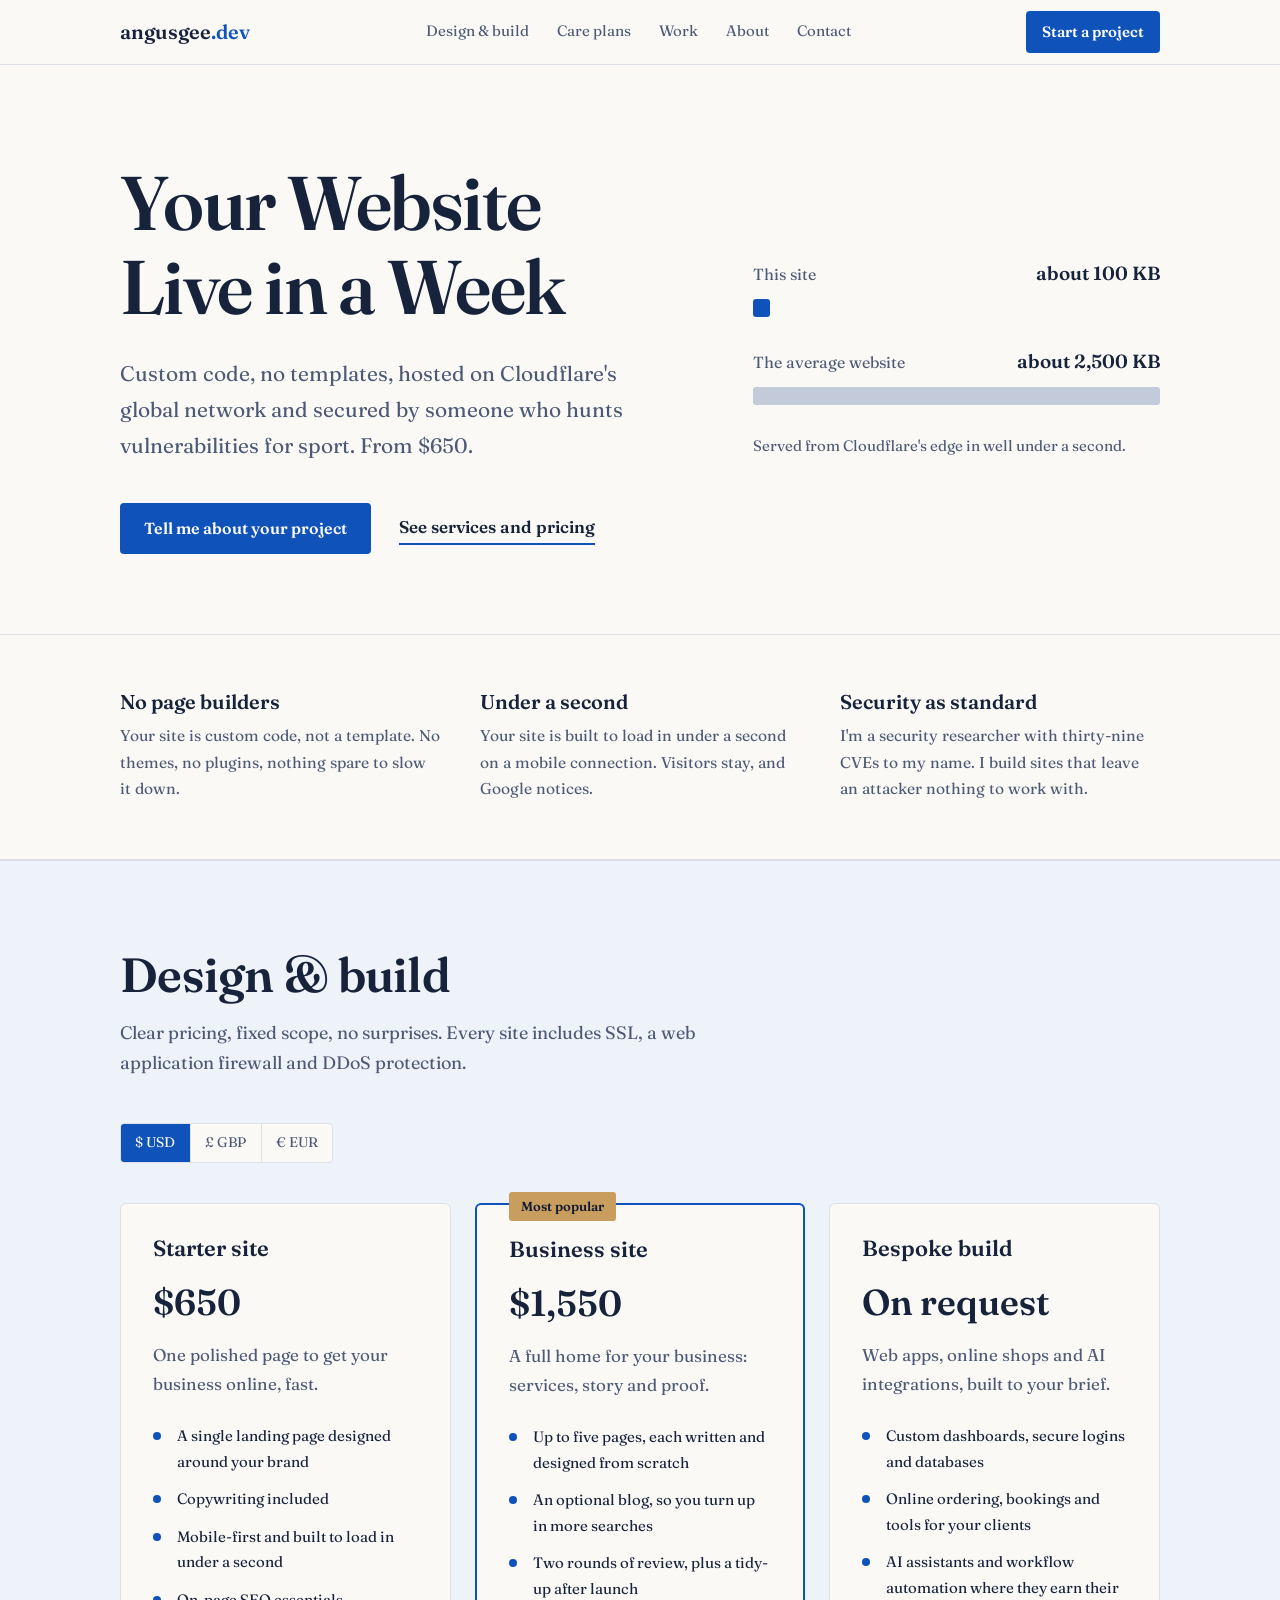
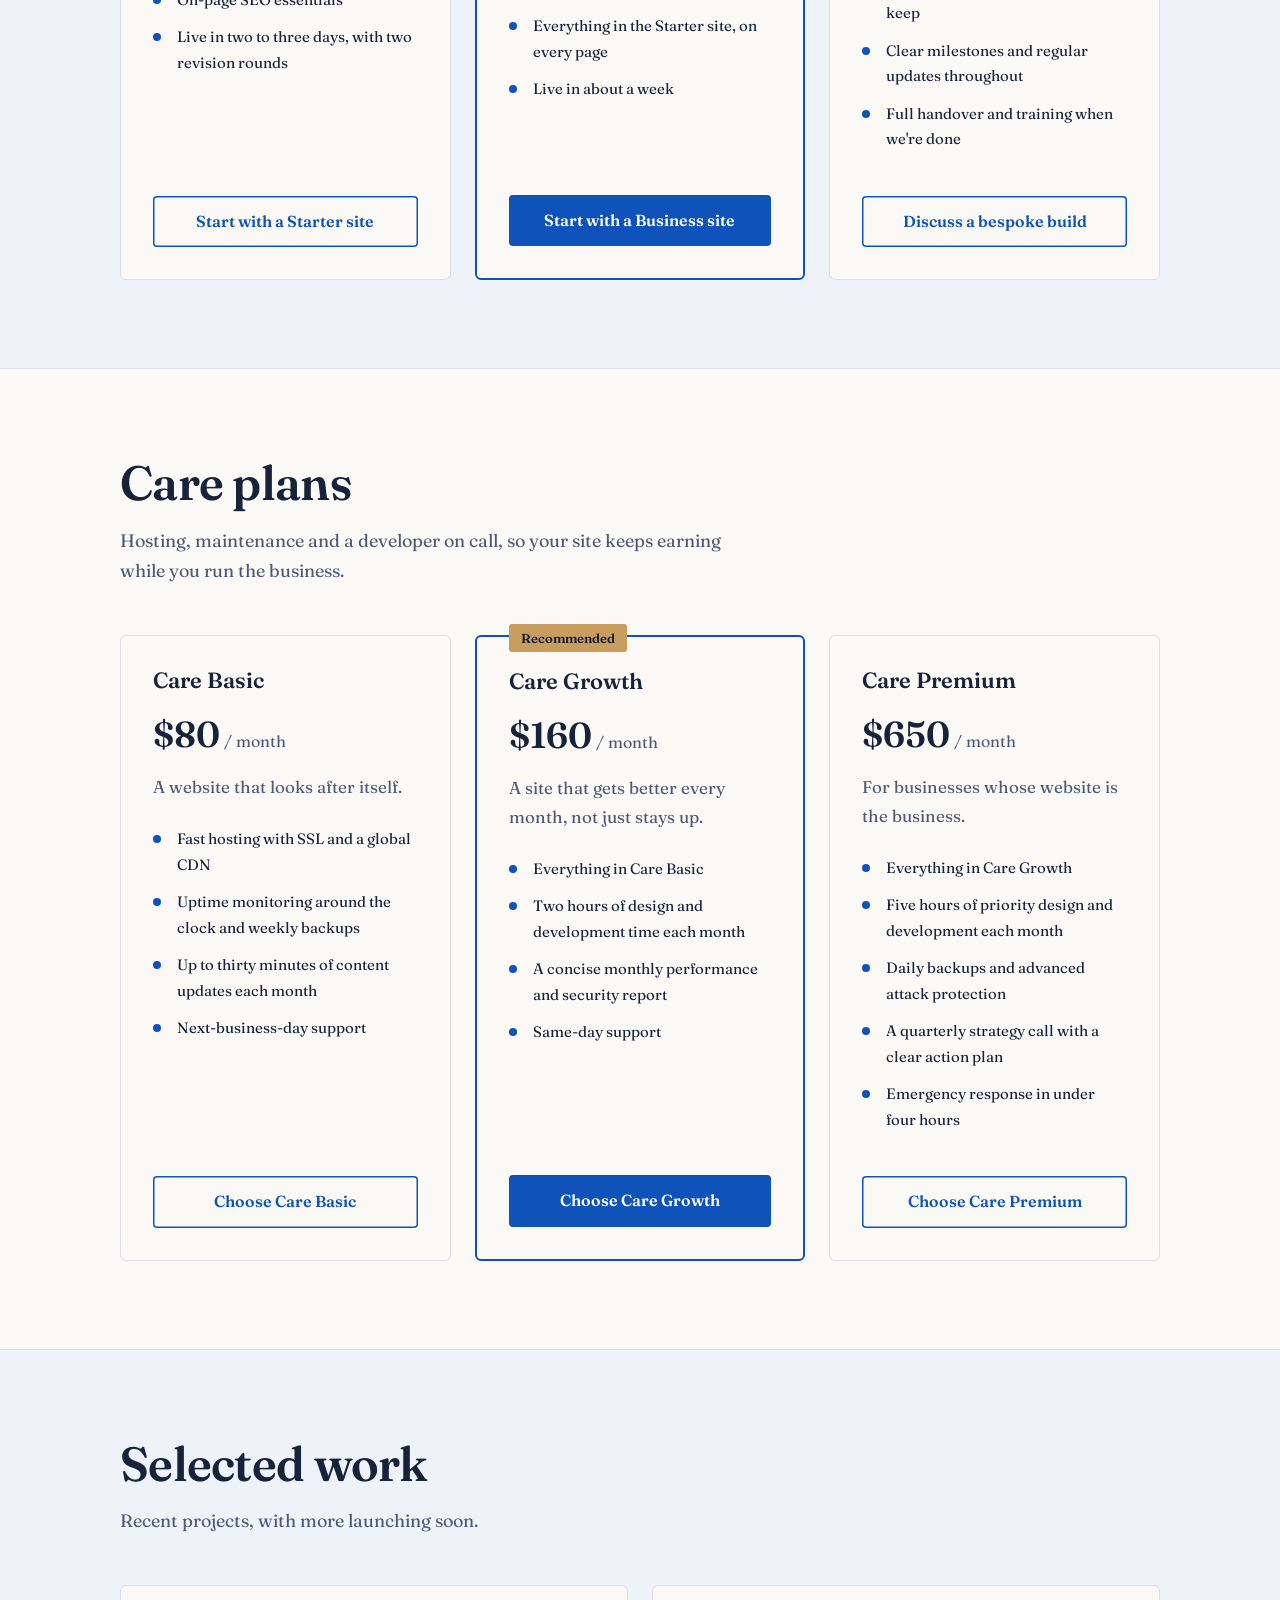
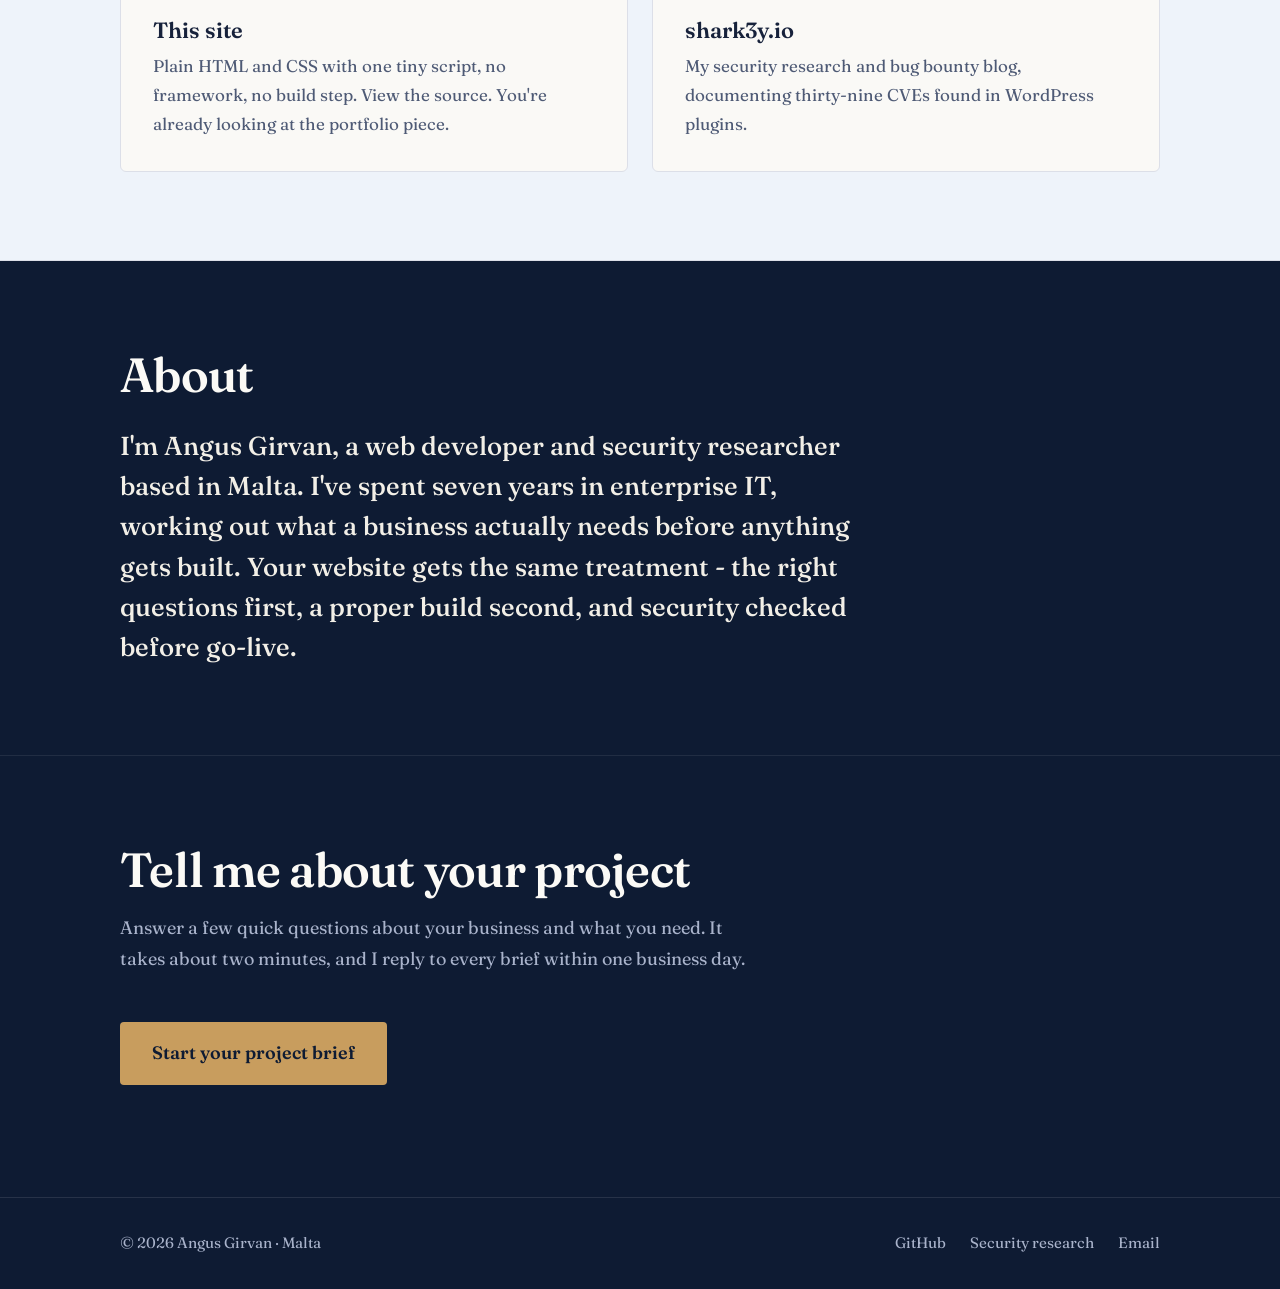
==== public/index.html @ 70bbecb9 "feat(contact): intake questionnaire page and worker API - Four-step branching brief form at /contact" ====
<!doctype html>
<html lang="en-GB">
<head>
  <meta charset="utf-8">
  <meta name="viewport" content="width=device-width, initial-scale=1">
  <title>angusgee.dev · Fast, secure websites for small businesses</title>
  <meta name="description" content="Custom-coded websites for small businesses, hosted on Cloudflare's global network and built by a security researcher. From $650, live within a week. Based in Malta, working worldwide.">
  <link rel="canonical" href="https://angusgee.dev/">
  <meta property="og:title" content="angusgee.dev · Fast, secure websites for small businesses">
  <meta property="og:description" content="Custom-coded websites, hosted on Cloudflare's global network and built by a security researcher. From $650, live within a week.">
  <meta property="og:url" content="https://angusgee.dev/">
  <meta property="og:type" content="website">
  <link rel="icon" href="favicon.ico" sizes="48x48">
  <link rel="icon" href="favicon-32x32.png" type="image/png" sizes="32x32">
  <link rel="icon" href="favicon-16x16.png" type="image/png" sizes="16x16">
  <link rel="manifest" href="site.webmanifest">
  <link rel="preconnect" href="https://fonts.googleapis.com">
  <link rel="preconnect" href="https://fonts.gstatic.com" crossorigin>
  <link href="https://fonts.googleapis.com/css2?family=Fraunces:opsz,wght@9..144,400;9..144,500;9..144,600&display=swap" rel="stylesheet">
  <link rel="stylesheet" href="styles.css">
  <script src="script.js" defer></script>
</head>
<body>

  <header class="site-header">
    <div class="container header-inner">
      <a class="wordmark" href="/">angusgee<span>.dev</span></a>
      <nav class="site-nav" aria-label="Main navigation">
        <a href="#services">Design &amp; build</a>
        <a href="#care">Care plans</a>
        <a href="#work">Work</a>
        <a href="#about">About</a>
        <a href="/contact">Contact</a>
      </nav>
      <a class="button button-small" href="/contact">Start a project</a>
    </div>
  </header>

  <main>

    <section class="hero">
      <div class="container hero-grid">
        <div class="hero-copy">
          <h1>Your Website<br>Live in a Week</h1>
          <p class="lede">Custom code, no templates, hosted on Cloudflare's global network and secured by someone who hunts vulnerabilities for sport. From <span data-usd="$650" data-gbp="£480" data-eur="€560">$650</span>.</p>
          <div class="hero-actions">
            <a class="button" href="/contact">Tell me about your project</a>
            <a class="link-arrow" href="#services">See services and pricing</a>
          </div>
        </div>
        <div class="hero-proof" aria-label="Page weight of this site compared with the average website">
          <div class="proof-row">
            <p class="proof-label">This site <span>about 100 KB</span></p>
            <div class="proof-bar proof-bar-this"></div>
          </div>
          <div class="proof-row">
            <p class="proof-label">The average website <span>about 2,500 KB</span></p>
            <div class="proof-bar proof-bar-avg"></div>
          </div>
          <p class="proof-note">Served from Cloudflare's edge in well under a second.</p>
        </div>
      </div>
    </section>

    <section class="props">
      <div class="container props-grid">
        <div class="prop">
          <h3>No page builders</h3>
          <p>Your site is custom code, not a template. No themes, no plugins, nothing spare to slow it down.</p>
        </div>
        <div class="prop">
          <h3>Under a second</h3>
          <p>Your site is built to load in under a second on a mobile connection. Visitors stay, and Google notices.</p>
        </div>
        <div class="prop">
          <h3>Security as standard</h3>
          <p>I'm a security researcher with thirty-nine CVEs to my name. I build sites that leave an attacker nothing to work with.</p>
        </div>
      </div>
    </section>

    <section id="services" class="section section-wash">
      <div class="container">
        <h2>Design &amp; build</h2>
        <p class="section-intro">Clear pricing, fixed scope, no surprises. Every site includes SSL, a web application firewall and DDoS protection.</p>
        <div class="currency-toggle" role="group" aria-label="Currency">
          <button type="button" data-currency="USD" aria-pressed="true">$ USD</button>
          <button type="button" data-currency="GBP" aria-pressed="false">£ GBP</button>
          <button type="button" data-currency="EUR" aria-pressed="false">€ EUR</button>
        </div>

        <div class="tiers">
          <article class="tier">
            <h3>Starter site</h3>
            <p class="price"><span data-usd="$650" data-gbp="£480" data-eur="€560">$650</span></p>
            <p class="tier-desc">One polished page to get your business online, fast.</p>
            <ul>
              <li>A single landing page designed around your brand</li>
              <li>Copywriting included</li>
              <li>Mobile-first and built to load in under a second</li>
              <li>On-page SEO essentials</li>
              <li>Live in two to three days, with two revision rounds</li>
            </ul>
            <a class="button button-outline" href="/contact?plan=starter">Start with a Starter site</a>
          </article>

          <article class="tier tier-featured">
            <p class="tier-tag">Most popular</p>
            <h3>Business site</h3>
            <p class="price"><span data-usd="$1,550" data-gbp="£1,140" data-eur="€1,330">$1,550</span></p>
            <p class="tier-desc">A full home for your business: services, story and proof.</p>
            <ul>
              <li>Up to five pages, each written and designed from scratch</li>
              <li>An optional blog, so you turn up in more searches</li>
              <li>Two rounds of review, plus a tidy-up after launch</li>
              <li>Everything in the Starter site, on every page</li>
              <li>Live in about a week</li>
            </ul>
            <a class="button" href="/contact?plan=business">Start with a Business site</a>
          </article>

          <article class="tier">
            <h3>Bespoke build</h3>
            <p class="price">On request</p>
            <p class="tier-desc">Web apps, online shops and AI integrations, built to your brief.</p>
            <ul>
              <li>Custom dashboards, secure logins and databases</li>
              <li>Online ordering, bookings and tools for your clients</li>
              <li>AI assistants and workflow automation where they earn their keep</li>
              <li>Clear milestones and regular updates throughout</li>
              <li>Full handover and training when we're done</li>
            </ul>
            <a class="button button-outline" href="/contact?plan=bespoke">Discuss a bespoke build</a>
          </article>
        </div>
      </div>
    </section>

    <section id="care" class="section">
      <div class="container">
        <h2>Care plans</h2>
        <p class="section-intro">Hosting, maintenance and a developer on call, so your site keeps earning while you run the business.</p>

        <div class="tiers">
          <article class="tier">
            <h3>Care Basic</h3>
            <p class="price"><span data-usd="$80" data-gbp="£60" data-eur="€70">$80</span><span class="period"> / month</span></p>
            <p class="tier-desc">A website that looks after itself.</p>
            <ul>
              <li>Fast hosting with SSL and a global CDN</li>
              <li>Uptime monitoring around the clock and weekly backups</li>
              <li>Up to thirty minutes of content updates each month</li>
              <li>Next-business-day support</li>
            </ul>
            <a class="button button-outline" href="/contact?plan=care-basic">Choose Care Basic</a>
          </article>

          <article class="tier tier-featured">
            <p class="tier-tag">Recommended</p>
            <h3>Care Growth</h3>
            <p class="price"><span data-usd="$160" data-gbp="£120" data-eur="€140">$160</span><span class="period"> / month</span></p>
            <p class="tier-desc">A site that gets better every month, not just stays up.</p>
            <ul>
              <li>Everything in Care Basic</li>
              <li>Two hours of design and development time each month</li>
              <li>A concise monthly performance and security report</li>
              <li>Same-day support</li>
            </ul>
            <a class="button" href="/contact?plan=care-growth">Choose Care Growth</a>
          </article>

          <article class="tier">
            <h3>Care Premium</h3>
            <p class="price"><span data-usd="$650" data-gbp="£480" data-eur="€560">$650</span><span class="period"> / month</span></p>
            <p class="tier-desc">For businesses whose website is the business.</p>
            <ul>
              <li>Everything in Care Growth</li>
              <li>Five hours of priority design and development each month</li>
              <li>Daily backups and advanced attack protection</li>
              <li>A quarterly strategy call with a clear action plan</li>
              <li>Emergency response in under four hours</li>
            </ul>
            <a class="button button-outline" href="/contact?plan=care-premium">Choose Care Premium</a>
          </article>
        </div>
      </div>
    </section>

    <section id="work" class="section section-wash">
      <div class="container">
        <h2>Selected work</h2>
        <p class="section-intro">Recent projects, with more launching soon.</p>

        <div class="work-grid">
          <article class="work-item">
            <h3><a href="https://github.com/angusgee/angusgee.dev">This site</a></h3>
            <p>Plain HTML and CSS with one tiny script, no framework, no build step. View the source. You're already looking at the portfolio piece.</p>
          </article>
          <article class="work-item">
            <h3><a href="https://shark3y.io">shark3y.io</a></h3>
            <p>My security research and bug bounty blog, documenting thirty-nine CVEs found in WordPress plugins.</p>
          </article>
        </div>
      </div>
    </section>

    <section id="about" class="section section-dark">
      <div class="container about-inner">
        <h2>About</h2>
        <p class="about-text">I'm Angus Girvan, a web developer and security researcher based in Malta. I've spent seven years in enterprise IT, working out what a business actually needs before anything gets built. Your website gets the same treatment - the right questions first, a proper build second, and security checked before go-live.</p>
      </div>
    </section>

    <section id="contact" class="section section-dark contact">
      <div class="container">
        <h2>Tell me about your project</h2>
        <p class="section-intro">Answer a few quick questions about your business and what you need. It takes about two minutes, and I reply to every brief within one business day.</p>
        <a class="button button-large button-gold" href="/contact">Start your project brief</a>
      </div>
    </section>

  </main>

  <footer class="site-footer">
    <div class="container footer-inner">
      <p>© 2026 Angus Girvan · Malta</p>
      <nav aria-label="Footer">
        <a href="https://github.com/angusgee">GitHub</a>
        <a href="https://shark3y.io">Security research</a>
        <a href="mailto:info@angusgee.dev">Email</a>
      </nav>
    </div>
  </footer>

</body>
</html>
---- public/styles.css ----
/* angusgee.dev — editorial; sapphire and limestone; one family, Fraunces */

:root {
  --paper: #faf9f6;
  --wash: #eef3fa;
  --ink: #17223b;
  --ink-soft: #4e5a75;
  --accent: #0f52ba;
  --accent-deep: #0a3d8f;
  --gold: #c89d5e;
  --gold-bright: #d9b06a;
  --navy: #0e1b33;
  --navy-ink: #ece9e0;
  --navy-soft: #a9b3cb;
  --rule: #dcdfe8;
  --serif: "Fraunces", Georgia, "Times New Roman", serif;
}

* { box-sizing: border-box; }

[hidden] { display: none !important; }

html {
  scroll-behavior: smooth;
  scroll-padding-top: 5rem;
}

body {
  margin: 0;
  background: var(--paper);
  color: var(--ink);
  font-family: var(--serif);
  font-size: 1.0625rem;
  font-weight: 400;
  line-height: 1.7;
  -webkit-font-smoothing: antialiased;
}

.container {
  max-width: 68rem;
  margin-inline: auto;
  padding-inline: 1.5rem;
}

h1, h2, h3 {
  font-weight: 600;
  line-height: 1.1;
  margin: 0;
}

p { margin: 0; }

a { color: var(--accent); }

::selection { background: var(--accent); color: #fff; }

:focus-visible {
  outline: 2px solid var(--accent);
  outline-offset: 3px;
  border-radius: 2px;
}

.section-dark :focus-visible,
.site-footer :focus-visible {
  outline-color: var(--gold);
}

/* Header */

.site-header {
  position: sticky;
  top: 0;
  z-index: 10;
  background: color-mix(in srgb, var(--paper) 92%, transparent);
  backdrop-filter: blur(8px);
  border-bottom: 1px solid var(--rule);
}

.header-inner {
  display: flex;
  align-items: center;
  justify-content: space-between;
  gap: 1.5rem;
  height: 4rem;
}

.wordmark {
  font-weight: 600;
  font-size: 1.25rem;
  color: var(--ink);
  text-decoration: none;
}

.wordmark span { color: var(--accent); }

.site-nav {
  display: flex;
  gap: 1.75rem;
}

.site-nav a {
  color: var(--ink-soft);
  text-decoration: none;
  font-size: 0.9375rem;
  padding-bottom: 2px;
  background: linear-gradient(var(--accent), var(--accent)) left bottom / 0% 1.5px no-repeat;
  transition: background-size 0.25s ease, color 0.2s ease;
}

.site-nav a:hover {
  color: var(--ink);
  background-size: 100% 1.5px;
}

/* Buttons */

.button {
  display: inline-block;
  color: #fff;
  text-decoration: none;
  font-weight: 600;
  font-size: 1rem;
  padding: 0.75rem 1.5rem;
  border-radius: 4px;
  background: linear-gradient(110deg, var(--accent-deep) 0%, var(--accent-deep) 50%, var(--accent) 50%);
  background-size: 230% 100%;
  background-position: 100% 0;
  transition: background-position 0.35s ease, transform 0.15s ease;
}

.button:hover { background-position: 0 0; }
.button:active { transform: translateY(1px); }

.button-small {
  padding: 0.5rem 1rem;
  font-size: 0.9375rem;
}

.button-large {
  padding: 1rem 2rem;
  font-size: 1.125rem;
}

.button-outline {
  background: transparent;
  color: var(--accent);
  box-shadow: inset 0 0 0 1.5px var(--accent);
  transition: background-color 0.25s ease, color 0.25s ease, transform 0.15s ease;
}

.button-outline:hover {
  background-color: var(--accent);
  color: #fff;
}

.button-gold {
  color: var(--navy);
  background: linear-gradient(110deg, var(--gold-bright) 0%, var(--gold-bright) 50%, var(--gold) 50%);
  background-size: 230% 100%;
  background-position: 100% 0;
}

.link-arrow {
  color: var(--ink);
  font-weight: 600;
  text-decoration: none;
  padding-bottom: 0.2rem;
  background: linear-gradient(var(--accent), var(--accent)) left bottom / 100% 2px no-repeat;
  transition: color 0.2s ease;
}

.link-arrow:hover { color: var(--accent); }

/* Hero */

.hero {
  padding: 6rem 0 5rem;
  border-bottom: 1px solid var(--rule);
}

.hero-grid {
  display: grid;
  grid-template-columns: 7fr 5fr;
  gap: 4rem;
  align-items: center;
}

.hero h1 {
  font-size: clamp(2.75rem, 6.5vw, 4.75rem);
  letter-spacing: -0.02em;
}

.lede {
  font-size: clamp(1.125rem, 2.5vw, 1.3125rem);
  color: var(--ink-soft);
  max-width: 34rem;
  margin-top: 1.75rem;
}

.hero-actions {
  display: flex;
  flex-wrap: wrap;
  align-items: center;
  gap: 1.75rem;
  margin-top: 2.5rem;
}

/* Hero proof panel */

.proof-row + .proof-row { margin-top: 1.75rem; }

.proof-label {
  display: flex;
  justify-content: space-between;
  align-items: baseline;
  gap: 1rem;
  font-size: 1rem;
  color: var(--ink-soft);
  margin-bottom: 0.6rem;
}

.proof-label span {
  color: var(--ink);
  font-weight: 600;
  font-size: 1.1875rem;
}

.proof-bar {
  height: 1.15rem;
  border-radius: 3px;
}

.proof-bar-this {
  width: 4%;
  min-width: 0.75rem;
  background: var(--accent);
}

.proof-bar-avg {
  width: 100%;
  background: #c3cad9;
}

.proof-note {
  margin-top: 1.75rem;
  font-size: 0.9375rem;
  color: var(--ink-soft);
  max-width: 24rem;
}

/* Load sequence: the page's one unprompted moment */

@keyframes rise {
  from { opacity: 0; transform: translateY(14px); }
  to { opacity: 1; transform: none; }
}

@keyframes grow {
  from { width: 0; min-width: 0; }
}

.hero h1 { animation: rise 0.6s ease-out both; }
.hero .lede { animation: rise 0.6s ease-out 0.12s both; }
.hero .hero-actions { animation: rise 0.6s ease-out 0.24s both; }
.hero-proof { animation: rise 0.6s ease-out 0.36s both; }
.proof-bar-this { animation: grow 0.9s cubic-bezier(0.2, 0.7, 0.3, 1) 0.55s both; }
.proof-bar-avg { animation: grow 0.9s cubic-bezier(0.2, 0.7, 0.3, 1) 0.65s both; }

/* Value props */

.props {
  border-bottom: 1px solid var(--rule);
}

.props-grid {
  display: grid;
  grid-template-columns: repeat(3, 1fr);
  gap: 2.5rem;
  padding-block: 3.5rem;
}

.prop h3 {
  font-size: 1.25rem;
  margin-bottom: 0.625rem;
}

.prop p {
  color: var(--ink-soft);
  font-size: 0.975rem;
}

/* Sections */

.section {
  padding: 5.5rem 0;
}

.section-wash {
  background: var(--wash);
  border-block: 1px solid var(--rule);
}

.section-dark {
  background: var(--navy);
  color: var(--navy-ink);
}

.section-dark + .section-dark {
  border-top: 1px solid rgba(255, 255, 255, 0.08);
}

.section h2 {
  font-size: clamp(2rem, 5vw, 3rem);
  letter-spacing: -0.015em;
}

.section-dark h2 { color: #fbfaf6; }

.section-intro {
  color: var(--ink-soft);
  font-size: 1.125rem;
  max-width: 40rem;
  margin-top: 1rem;
  margin-bottom: 3rem;
}

.section-dark .section-intro { color: var(--navy-soft); }

/* Currency toggle */

.currency-toggle {
  display: inline-flex;
  border: 1px solid var(--rule);
  border-radius: 4px;
  overflow: hidden;
  margin: -1.5rem 0 2.5rem;
  background: var(--paper);
}

.currency-toggle button {
  background: transparent;
  border: 0;
  font: inherit;
  font-size: 0.875rem;
  padding: 0.45rem 0.9rem;
  color: var(--ink-soft);
  cursor: pointer;
  transition: background-color 0.25s ease, color 0.25s ease;
}

.currency-toggle button + button {
  border-left: 1px solid var(--rule);
}

.currency-toggle button[aria-pressed="true"] {
  background-color: var(--accent);
  color: #fff;
}

/* Pricing tiers */

.tiers {
  display: grid;
  grid-template-columns: repeat(3, 1fr);
  gap: 1.5rem;
  align-items: start;
}

.tier {
  background: var(--paper);
  border: 1px solid var(--rule);
  border-radius: 6px;
  padding: 2rem;
  display: flex;
  flex-direction: column;
  height: 100%;
}

.tier-featured {
  border: 2px solid var(--accent);
  position: relative;
}

.tier-tag {
  position: absolute;
  top: -0.8rem;
  left: 2rem;
  background: var(--gold);
  color: var(--navy);
  font-size: 0.8125rem;
  font-weight: 600;
  padding: 0.2rem 0.75rem;
  border-radius: 3px;
}

.tier h3 { font-size: 1.375rem; }

.price {
  font-size: 2.25rem;
  font-weight: 600;
  margin-top: 0.75rem;
}

.period {
  font-size: 1rem;
  font-weight: 400;
  color: var(--ink-soft);
}

.tier-desc {
  color: var(--ink-soft);
  margin-top: 0.5rem;
}

.tier ul {
  list-style: none;
  padding: 0;
  margin: 1.5rem 0 2rem;
  flex-grow: 1;
}

.tier li {
  padding-left: 1.5rem;
  position: relative;
  margin-bottom: 0.75rem;
  font-size: 0.9375rem;
}

.tier li::before {
  content: "";
  position: absolute;
  left: 0;
  top: 0.6em;
  width: 0.5rem;
  height: 0.5rem;
  border-radius: 50%;
  background: var(--accent);
}

.tier .button { text-align: center; }

/* Work */

.work-grid {
  display: grid;
  grid-template-columns: repeat(2, 1fr);
  gap: 1.5rem;
}

.work-item {
  border: 1px solid var(--rule);
  border-radius: 6px;
  background: var(--paper);
  padding: 2rem;
}

.work-item h3 {
  font-size: 1.375rem;
  margin-bottom: 0.625rem;
}

.work-item a {
  color: var(--ink);
  text-decoration: none;
  padding-bottom: 0.15rem;
  background: linear-gradient(var(--accent), var(--accent)) left bottom / 0% 2px no-repeat;
  transition: background-size 0.3s ease, color 0.2s ease;
}

.work-item a:hover {
  color: var(--accent);
  background-size: 100% 2px;
}

.work-item p { color: var(--ink-soft); }

/* About */

.about-text {
  font-size: clamp(1.25rem, 3vw, 1.625rem);
  font-weight: 500;
  line-height: 1.55;
  max-width: 46rem;
  margin-top: 1.5rem;
  color: #f2efe7;
}

/* Contact */

.contact {
  padding-bottom: 7rem;
}

/* Footer */

.site-footer {
  background: var(--navy);
  border-top: 1px solid rgba(255, 255, 255, 0.1);
  padding: 2rem 0;
}

.footer-inner {
  display: flex;
  flex-wrap: wrap;
  justify-content: space-between;
  gap: 1rem;
  color: var(--navy-soft);
  font-size: 0.9375rem;
}

.footer-inner nav {
  display: flex;
  gap: 1.5rem;
}

.footer-inner a {
  color: var(--navy-soft);
  text-decoration: none;
  padding-bottom: 2px;
  background: linear-gradient(var(--gold), var(--gold)) left bottom / 0% 1.5px no-repeat;
  transition: background-size 0.25s ease, color 0.2s ease;
}

.footer-inner a:hover {
  color: var(--gold-bright);
  background-size: 100% 1.5px;
}

/* Contact questionnaire */

.contact-title {
  font-size: clamp(2.25rem, 5vw, 3.25rem);
  letter-spacing: -0.015em;
}

.form-card {
  background: var(--paper);
  border: 1px solid var(--rule);
  border-radius: 6px;
  padding: 2.5rem;
  max-width: 44rem;
}

.progress-head { margin-bottom: 2rem; }

.progress-label {
  font-size: 0.9375rem;
  color: var(--ink-soft);
  margin-bottom: 0.6rem;
}

.progress {
  height: 4px;
  border-radius: 2px;
  background: var(--rule);
  overflow: hidden;
}

.progress-fill {
  height: 100%;
  width: 25%;
  background: var(--accent);
  transition: width 0.3s ease;
}

.step { border: 0; padding: 0; margin: 0; }

.step legend {
  font-weight: 600;
  font-size: 1.5rem;
  line-height: 1.2;
  padding: 0;
  margin-bottom: 1.5rem;
}

.step legend:focus { outline: none; }

.field { margin-bottom: 1.75rem; }

.field-label {
  display: block;
  font-weight: 500;
  margin-bottom: 0.6rem;
}

.field-label em {
  font-style: normal;
  font-weight: 400;
  color: var(--ink-soft);
  font-size: 0.9375rem;
}

.choices {
  display: grid;
  gap: 0.6rem;
}

.choices-row {
  grid-template-columns: repeat(auto-fit, minmax(11rem, 1fr));
}

.choice {
  display: block;
  border: 1px solid var(--rule);
  border-radius: 6px;
  padding: 0.8rem 1rem;
  cursor: pointer;
  background: var(--paper);
  transition: border-color 0.2s ease, box-shadow 0.2s ease;
}

.choice:hover { border-color: var(--accent); }

.choice:has(input:checked) {
  border-color: var(--accent);
  box-shadow: inset 0 0 0 1.5px var(--accent);
}

.choice:has(input:focus-visible) {
  outline: 2px solid var(--accent);
  outline-offset: 2px;
}

.choice input {
  position: absolute;
  opacity: 0;
  pointer-events: none;
}

.choice strong {
  display: block;
  font-weight: 500;
}

.choice span {
  display: block;
  font-size: 0.9rem;
  color: var(--ink-soft);
  margin-top: 0.15rem;
}

.field input[type="text"],
.field input[type="email"],
.field input[type="tel"],
.field input[type="url"],
.field textarea {
  width: 100%;
  border: 1px solid var(--rule);
  border-radius: 4px;
  background: var(--paper);
  color: var(--ink);
  font: inherit;
  padding: 0.65rem 0.85rem;
  transition: border-color 0.2s ease;
}

.field input:focus,
.field textarea:focus {
  outline: none;
  border-color: var(--accent);
  box-shadow: inset 0 0 0 1px var(--accent);
}

.field textarea { resize: vertical; }

.field-pair {
  display: grid;
  grid-template-columns: 1fr 1fr;
  gap: 1.25rem;
}

.field-error {
  color: #a03422;
  font-size: 0.9375rem;
  margin-top: 0.5rem;
}

.hp-field {
  position: absolute;
  left: -9999px;
  top: auto;
  height: 1px;
  overflow: hidden;
}

.form-nav {
  display: flex;
  justify-content: space-between;
  gap: 1rem;
  margin-top: 2.25rem;
}

.form-nav .button { border: 0; cursor: pointer; font-family: inherit; }
.form-nav #next, .form-nav #send { margin-left: auto; }

.form-fail {
  margin-top: 1.25rem;
  color: #a03422;
  font-size: 0.9375rem;
}

.form-success h2 {
  font-size: 1.75rem;
  margin-bottom: 0.75rem;
}

.form-success p { color: var(--ink-soft); }

/* Responsive */

@media (max-width: 56rem) {
  .hero-grid { grid-template-columns: 1fr; gap: 3rem; }
  .hero-proof { max-width: 28rem; }
  .tiers { grid-template-columns: 1fr; max-width: 28rem; margin-inline: auto; }
  .props-grid { grid-template-columns: 1fr; gap: 2rem; }
  .work-grid { grid-template-columns: 1fr; }
}

@media (max-width: 40rem) {
  .site-nav { display: none; }
  .hero { padding: 4rem 0 3.5rem; }
  .section { padding: 3.5rem 0; }
  .form-card { padding: 1.5rem; }
  .field-pair { grid-template-columns: 1fr; }
}

/* Reduced motion: everything appears, nothing performs */

@media (prefers-reduced-motion: reduce) {
  *, *::before, *::after {
    animation: none !important;
    transition: none !important;
  }
  html { scroll-behavior: auto; }
}
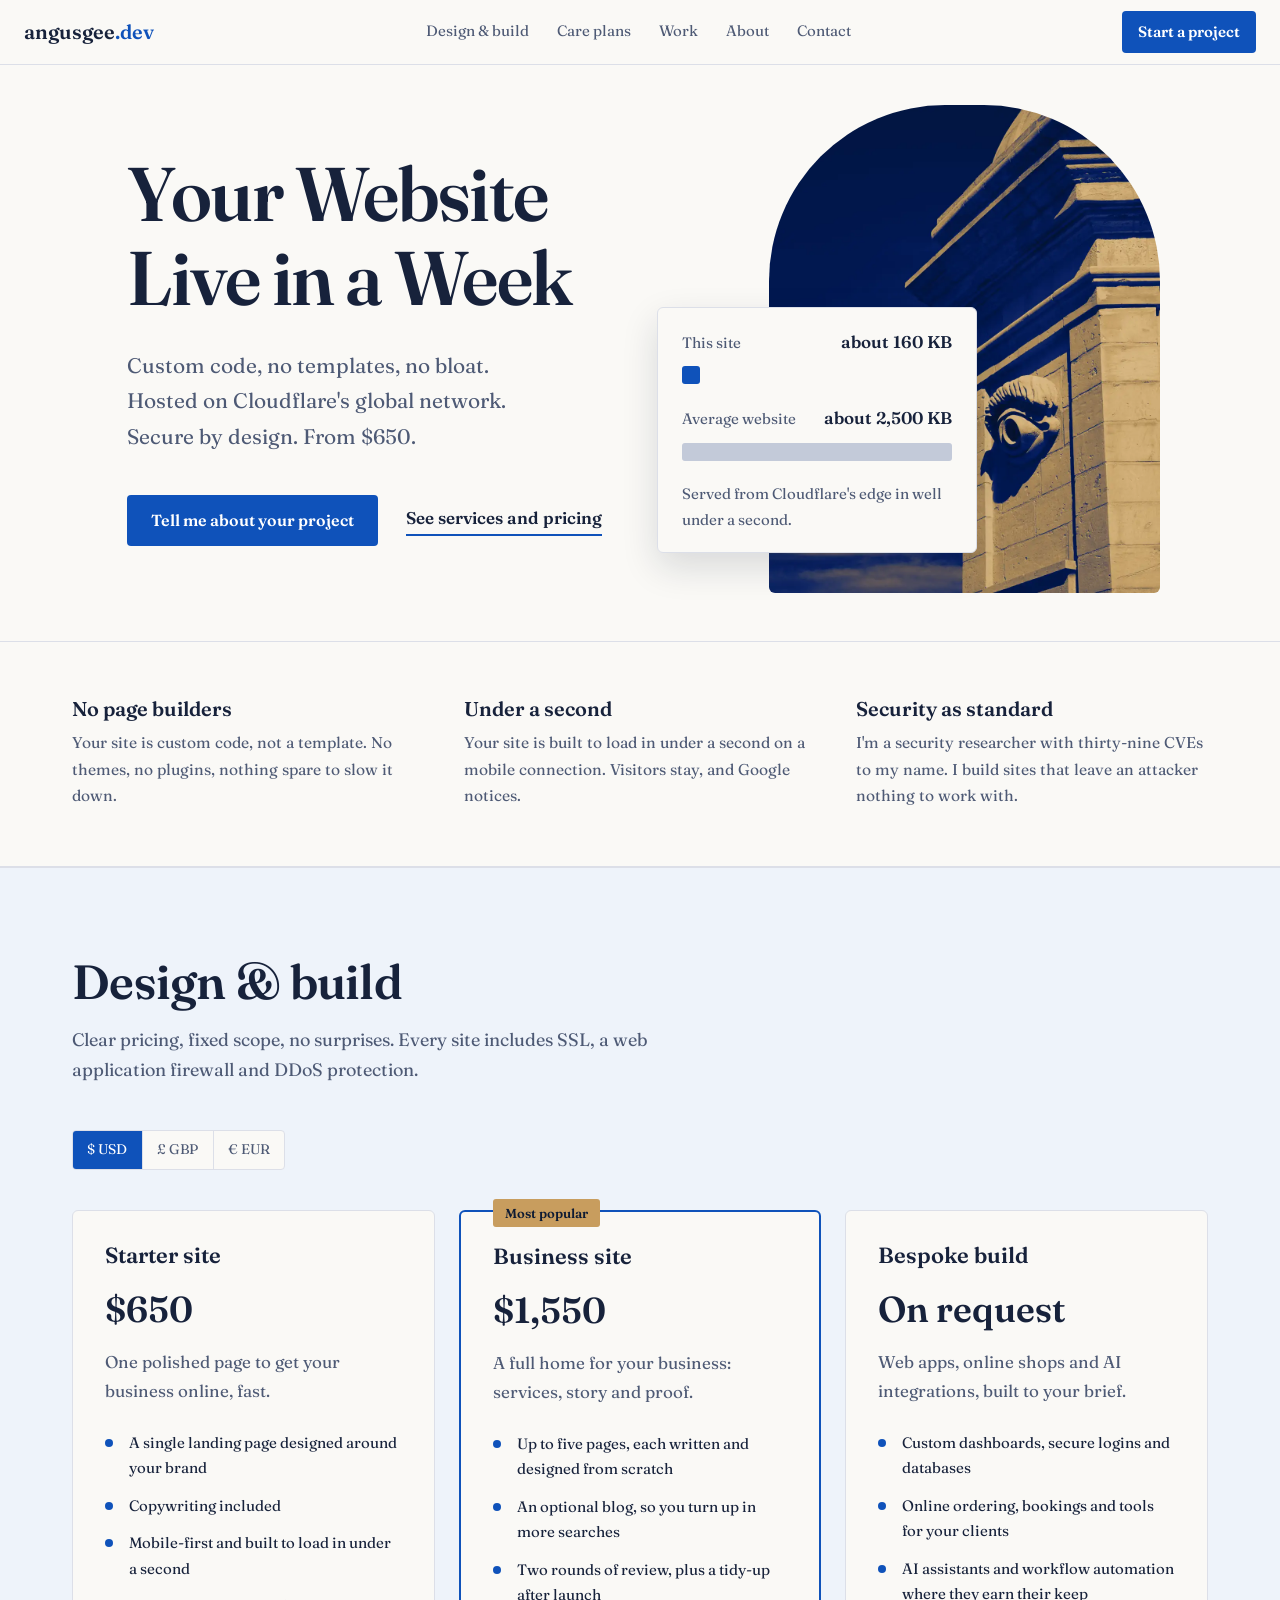
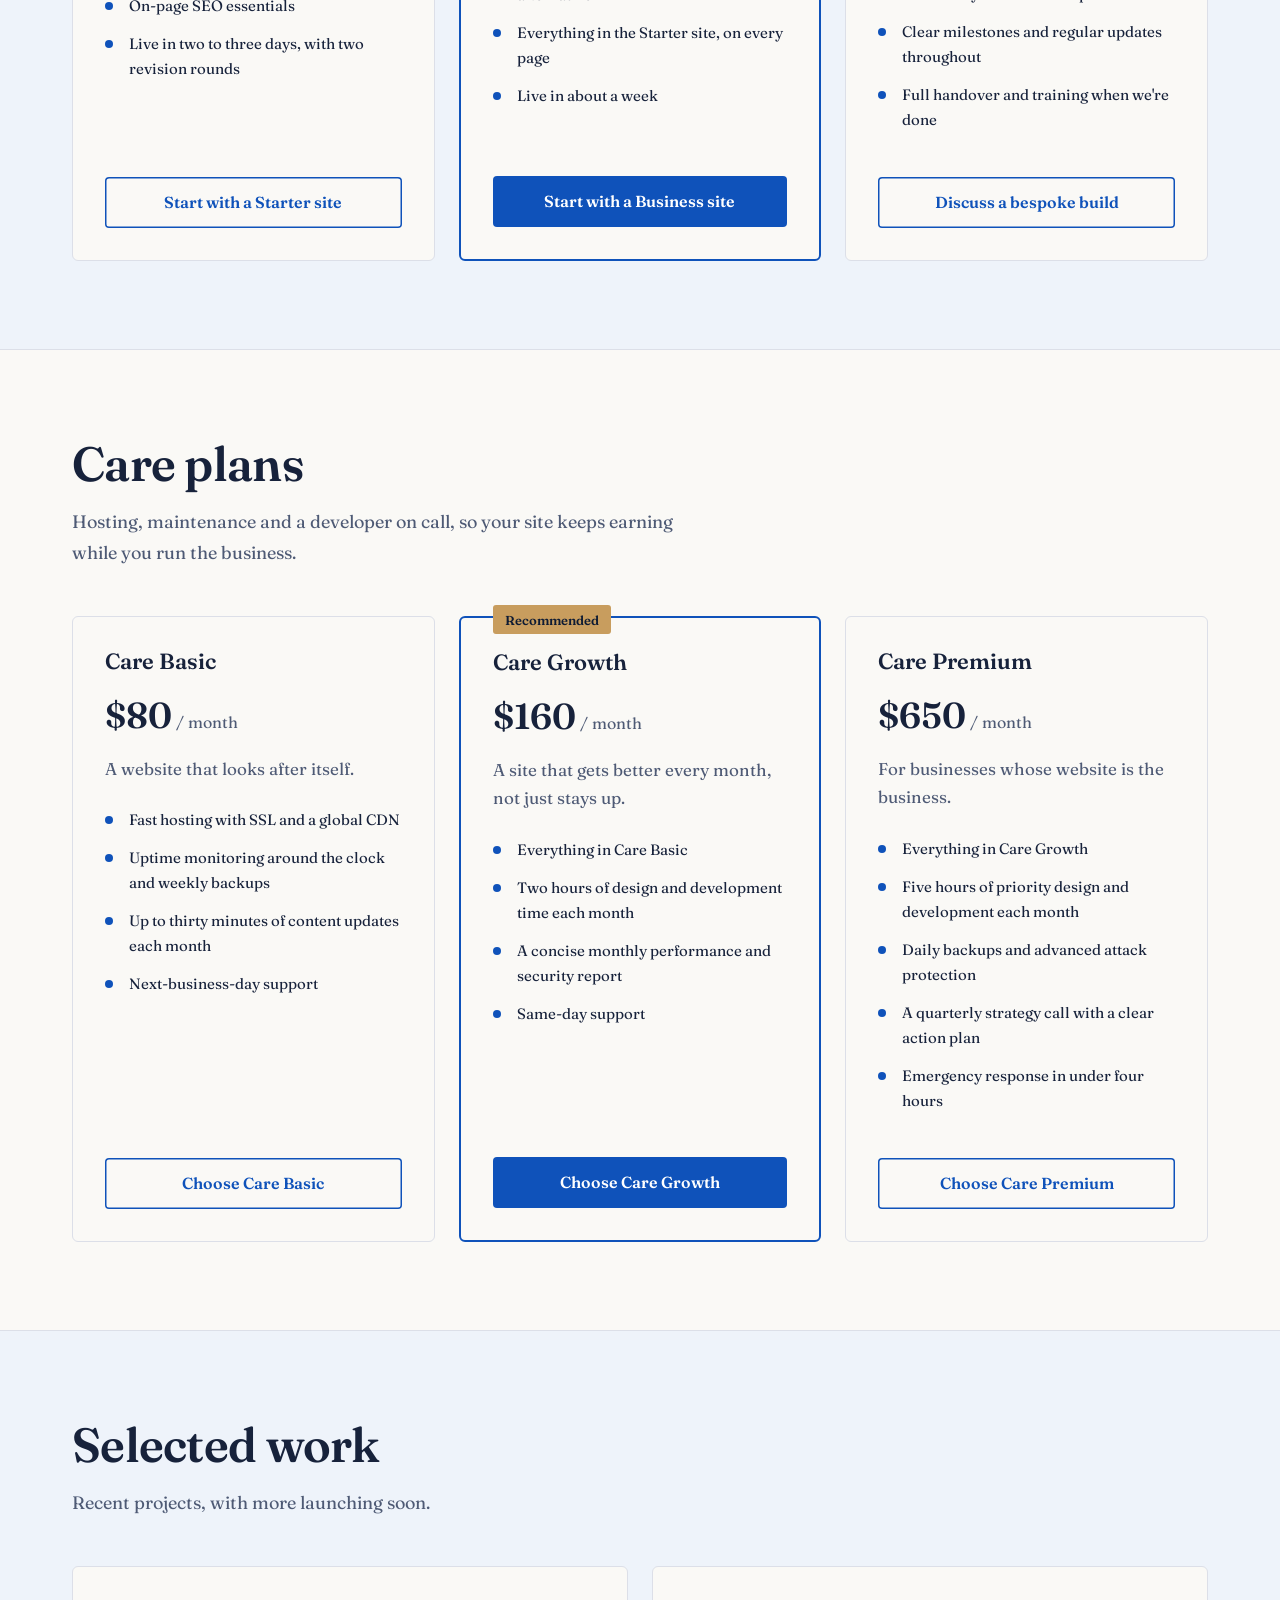
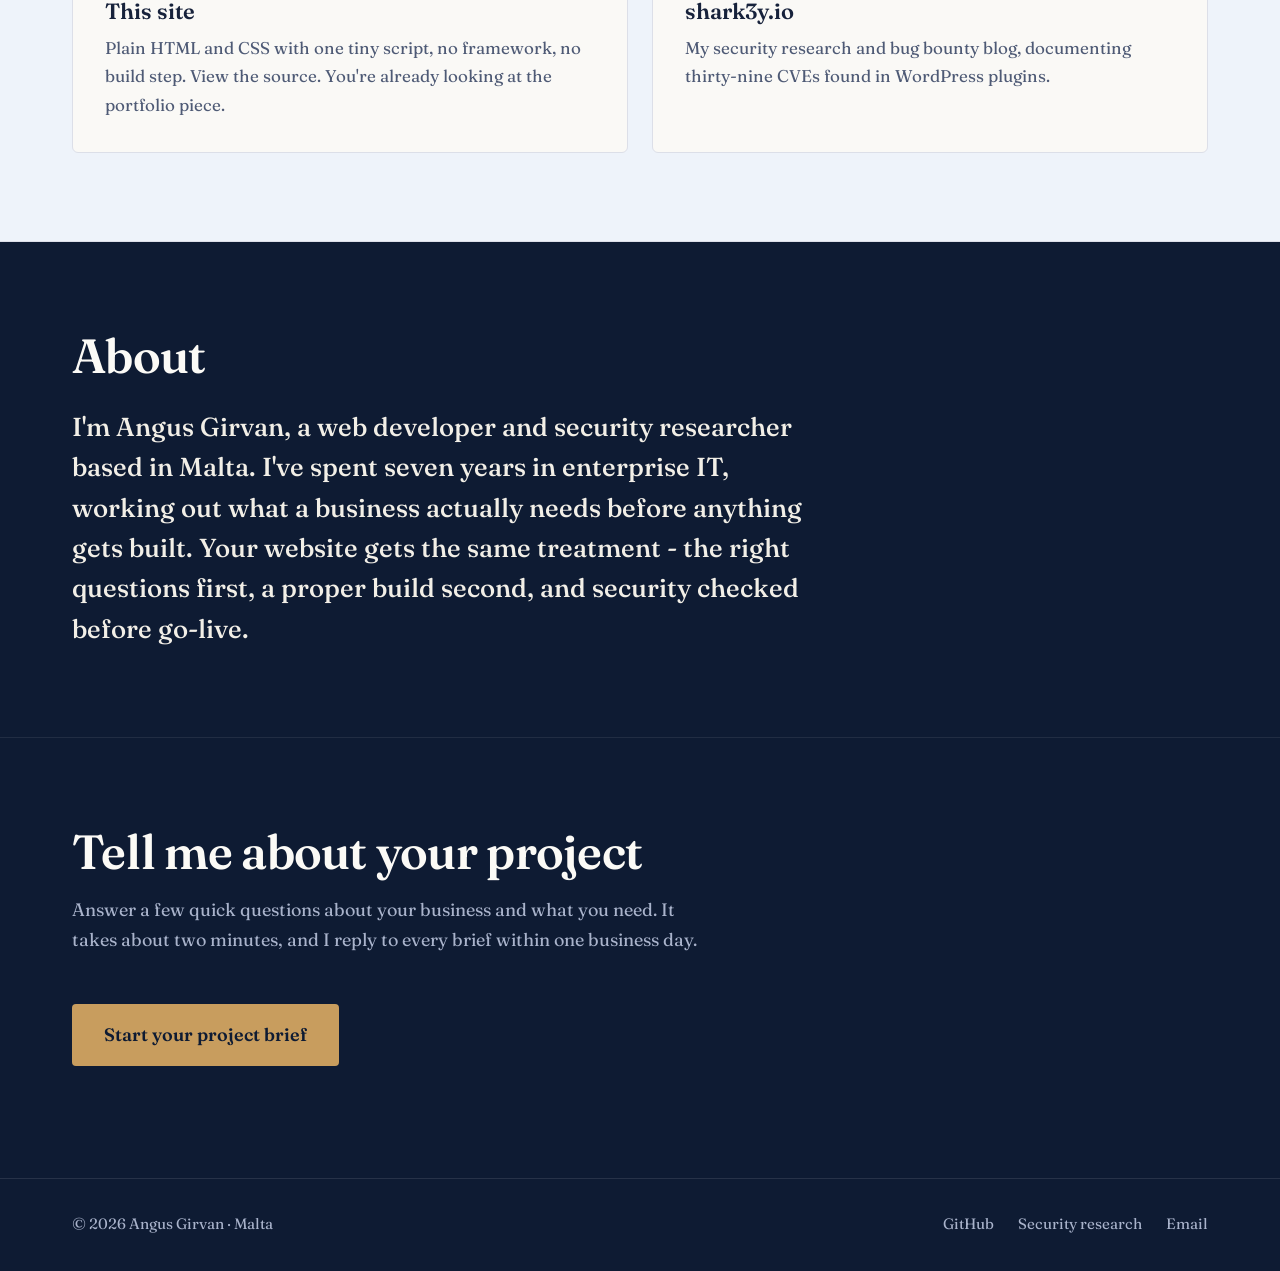
==== commit 862adc9a: "feat(hero): duotone Gardjola photo with overlapping weight chart - Navy and gold duotone of the Seng" ====
--- a/public/index.html
+++ b/public/index.html
@@ -42,22 +42,25 @@
       <div class="container hero-grid">
         <div class="hero-copy">
           <h1>Your Website<br>Live in a Week</h1>
-          <p class="lede">Custom code, no templates, hosted on Cloudflare's global network and secured by someone who hunts vulnerabilities for sport. From <span data-usd="$650" data-gbp="£480" data-eur="€560">$650</span>.</p>
+          <p class="lede">Custom code, no templates, no bloat.<br>Hosted on Cloudflare's global network.<br>Secure by design. From <span data-usd="$650" data-gbp="£480" data-eur="€560">$650</span>.</p>
           <div class="hero-actions">
             <a class="button" href="/contact">Tell me about your project</a>
             <a class="link-arrow" href="#services">See services and pricing</a>
           </div>
         </div>
-        <div class="hero-proof" aria-label="Page weight of this site compared with the average website">
-          <div class="proof-row">
-            <p class="proof-label">This site <span>about 100 KB</span></p>
-            <div class="proof-bar proof-bar-this"></div>
+        <div class="hero-visual">
+          <img class="hero-photo" src="hero-gardjola.webp" width="1000" height="1250" fetchpriority="high" decoding="async" alt="The carved stone eye of the Gardjola watchtower in Senglea, Malta, rendered in navy and gold">
+          <div class="hero-proof" aria-label="Page weight of this site compared with the average website">
+            <div class="proof-row">
+              <p class="proof-label">This site <span>about 160 KB</span></p>
+              <div class="proof-bar proof-bar-this"></div>
+            </div>
+            <div class="proof-row">
+              <p class="proof-label">Average website <span>about 2,500 KB</span></p>
+              <div class="proof-bar proof-bar-avg"></div>
+            </div>
+            <p class="proof-note">Served from Cloudflare's edge in well under a second.</p>
           </div>
-          <div class="proof-row">
-            <p class="proof-label">The average website <span>about 2,500 KB</span></p>
-            <div class="proof-bar proof-bar-avg"></div>
-          </div>
-          <p class="proof-note">Served from Cloudflare's edge in well under a second.</p>
         </div>
       </div>
     </section>
--- a/public/styles.css
+++ b/public/styles.css
@@ -27,6 +27,9 @@
 
 body {
   margin: 0;
+  min-height: 100vh;
+  display: flex;
+  flex-direction: column;
   background: var(--paper);
   color: var(--ink);
   font-family: var(--serif);
@@ -36,10 +39,18 @@
   -webkit-font-smoothing: antialiased;
 }
 
+main { flex: 1 0 auto; }
+
 .container {
-  max-width: 68rem;
+  max-width: 74rem;
   margin-inline: auto;
   padding-inline: 1.5rem;
+}
+
+/* The header and hero breathe wider than the reading sections */
+.header-inner,
+.hero .container {
+  max-width: 84rem;
 }
 
 h1, h2, h3 {
@@ -174,7 +185,7 @@
 /* Hero */
 
 .hero {
-  padding: 6rem 0 5rem;
+  padding: 2.5rem 0 3rem;
   border-bottom: 1px solid var(--rule);
 }
 
@@ -182,7 +193,14 @@
   display: grid;
   grid-template-columns: 7fr 5fr;
   gap: 4rem;
-  align-items: center;
+  align-items: start;
+}
+
+@media (min-width: 56rem) {
+  .hero-copy {
+    justify-self: center;
+    align-self: center;
+  }
 }
 
 .hero h1 {
@@ -205,24 +223,49 @@
   margin-top: 2.5rem;
 }
 
-/* Hero proof panel */
-
-.proof-row + .proof-row { margin-top: 1.75rem; }
+/* Hero visual: duotone Gardjola photo with the proof card floating over it */
+
+.hero-visual {
+  position: relative;
+  margin-right: 6rem;
+}
+
+.hero-photo {
+  display: block;
+  width: 100%;
+  height: auto;
+  border-radius: 11rem 11rem 6px 6px;
+}
+
+.hero-proof {
+  position: absolute;
+  left: -7rem;
+  bottom: 2.5rem;
+  width: min(20rem, 92%);
+  background: var(--paper);
+  border: 1px solid var(--rule);
+  border-radius: 6px;
+  padding: 1.25rem 1.5rem;
+  box-shadow: 0 14px 36px rgba(14, 27, 51, 0.14);
+}
+
+.proof-row + .proof-row { margin-top: 1.25rem; }
 
 .proof-label {
   display: flex;
   justify-content: space-between;
   align-items: baseline;
   gap: 1rem;
-  font-size: 1rem;
+  font-size: 0.9375rem;
   color: var(--ink-soft);
   margin-bottom: 0.6rem;
+  white-space: nowrap;
 }
 
 .proof-label span {
   color: var(--ink);
   font-weight: 600;
-  font-size: 1.1875rem;
+  font-size: 1.0625rem;
 }
 
 .proof-bar {
@@ -231,7 +274,7 @@
 }
 
 .proof-bar-this {
-  width: 4%;
+  width: 6.5%;
   min-width: 0.75rem;
   background: var(--accent);
 }
@@ -242,7 +285,7 @@
 }
 
 .proof-note {
-  margin-top: 1.75rem;
+  margin-top: 1.25rem;
   font-size: 0.9375rem;
   color: var(--ink-soft);
   max-width: 24rem;
@@ -262,7 +305,7 @@
 .hero h1 { animation: rise 0.6s ease-out both; }
 .hero .lede { animation: rise 0.6s ease-out 0.12s both; }
 .hero .hero-actions { animation: rise 0.6s ease-out 0.24s both; }
-.hero-proof { animation: rise 0.6s ease-out 0.36s both; }
+.hero-visual { animation: rise 0.6s ease-out 0.36s both; }
 .proof-bar-this { animation: grow 0.9s cubic-bezier(0.2, 0.7, 0.3, 1) 0.55s both; }
 .proof-bar-avg { animation: grow 0.9s cubic-bezier(0.2, 0.7, 0.3, 1) 0.65s both; }
 
@@ -706,11 +749,31 @@
 
 .form-success p { color: var(--ink-soft); }
 
+.success-links {
+  display: flex;
+  flex-wrap: wrap;
+  align-items: center;
+  gap: 1.75rem;
+  margin-top: 2rem;
+}
+
 /* Responsive */
+
+@media (max-width: 76rem) {
+  .hero-proof { left: -4rem; }
+}
 
 @media (max-width: 56rem) {
   .hero-grid { grid-template-columns: 1fr; gap: 3rem; }
-  .hero-proof { max-width: 28rem; }
+  .hero-visual { max-width: 28rem; }
+  .site-nav { display: none; }
+  .hero-proof {
+    position: relative;
+    left: auto;
+    bottom: auto;
+    width: min(22rem, 88%);
+    margin: -4.5rem 0 0 auto;
+  }
   .tiers { grid-template-columns: 1fr; max-width: 28rem; margin-inline: auto; }
   .props-grid { grid-template-columns: 1fr; gap: 2rem; }
   .work-grid { grid-template-columns: 1fr; }
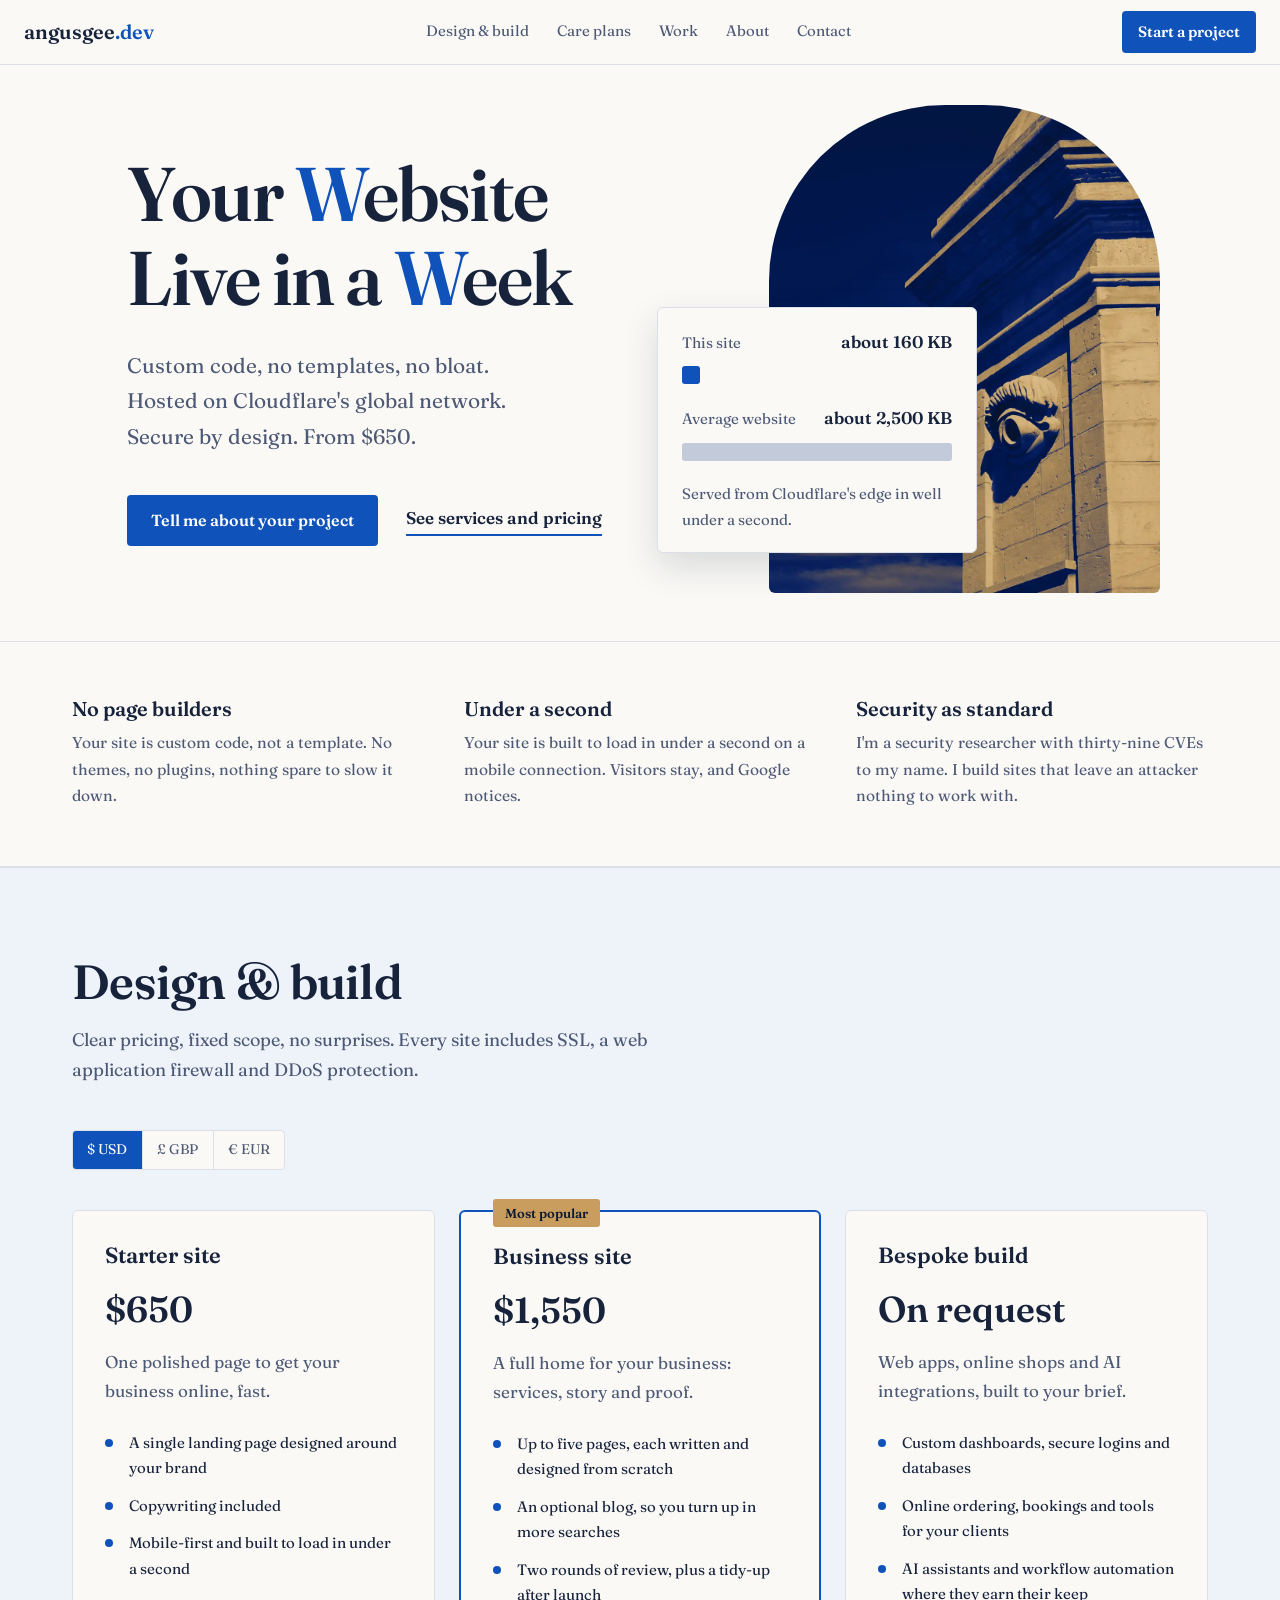
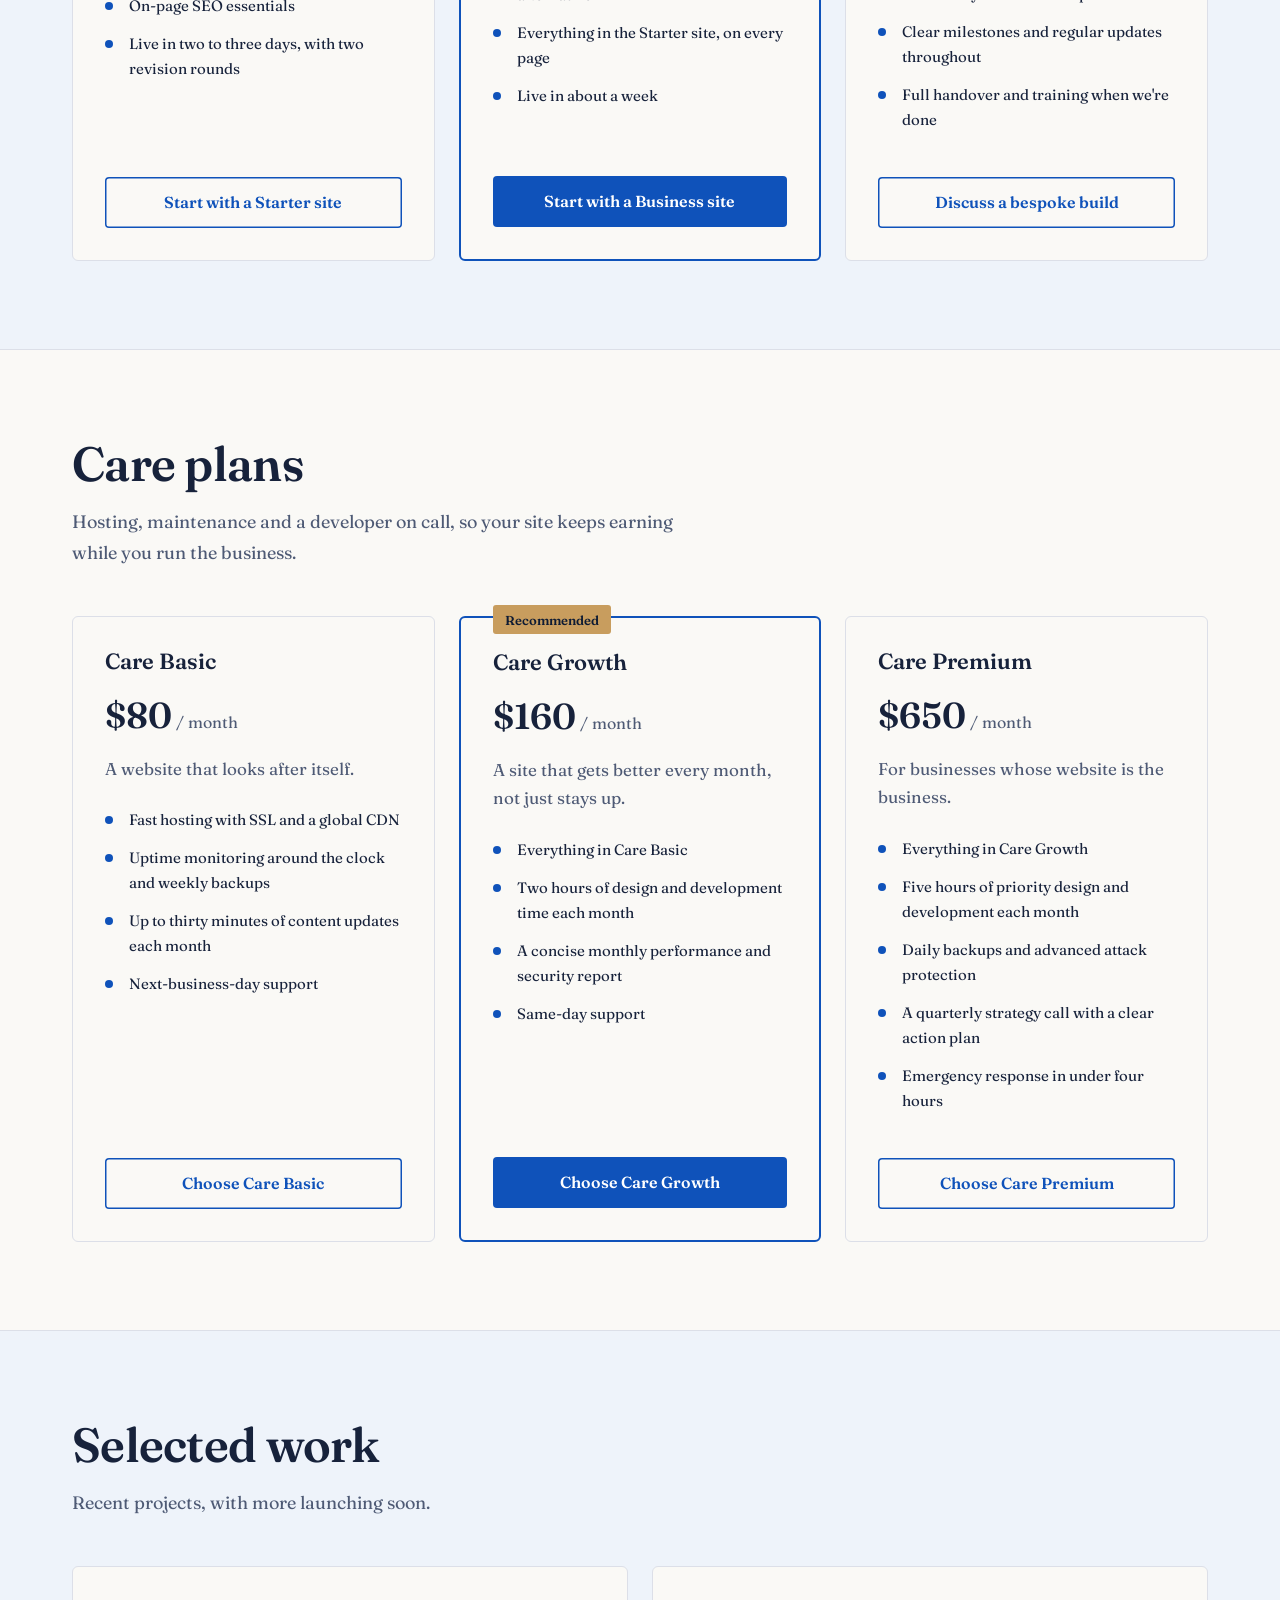
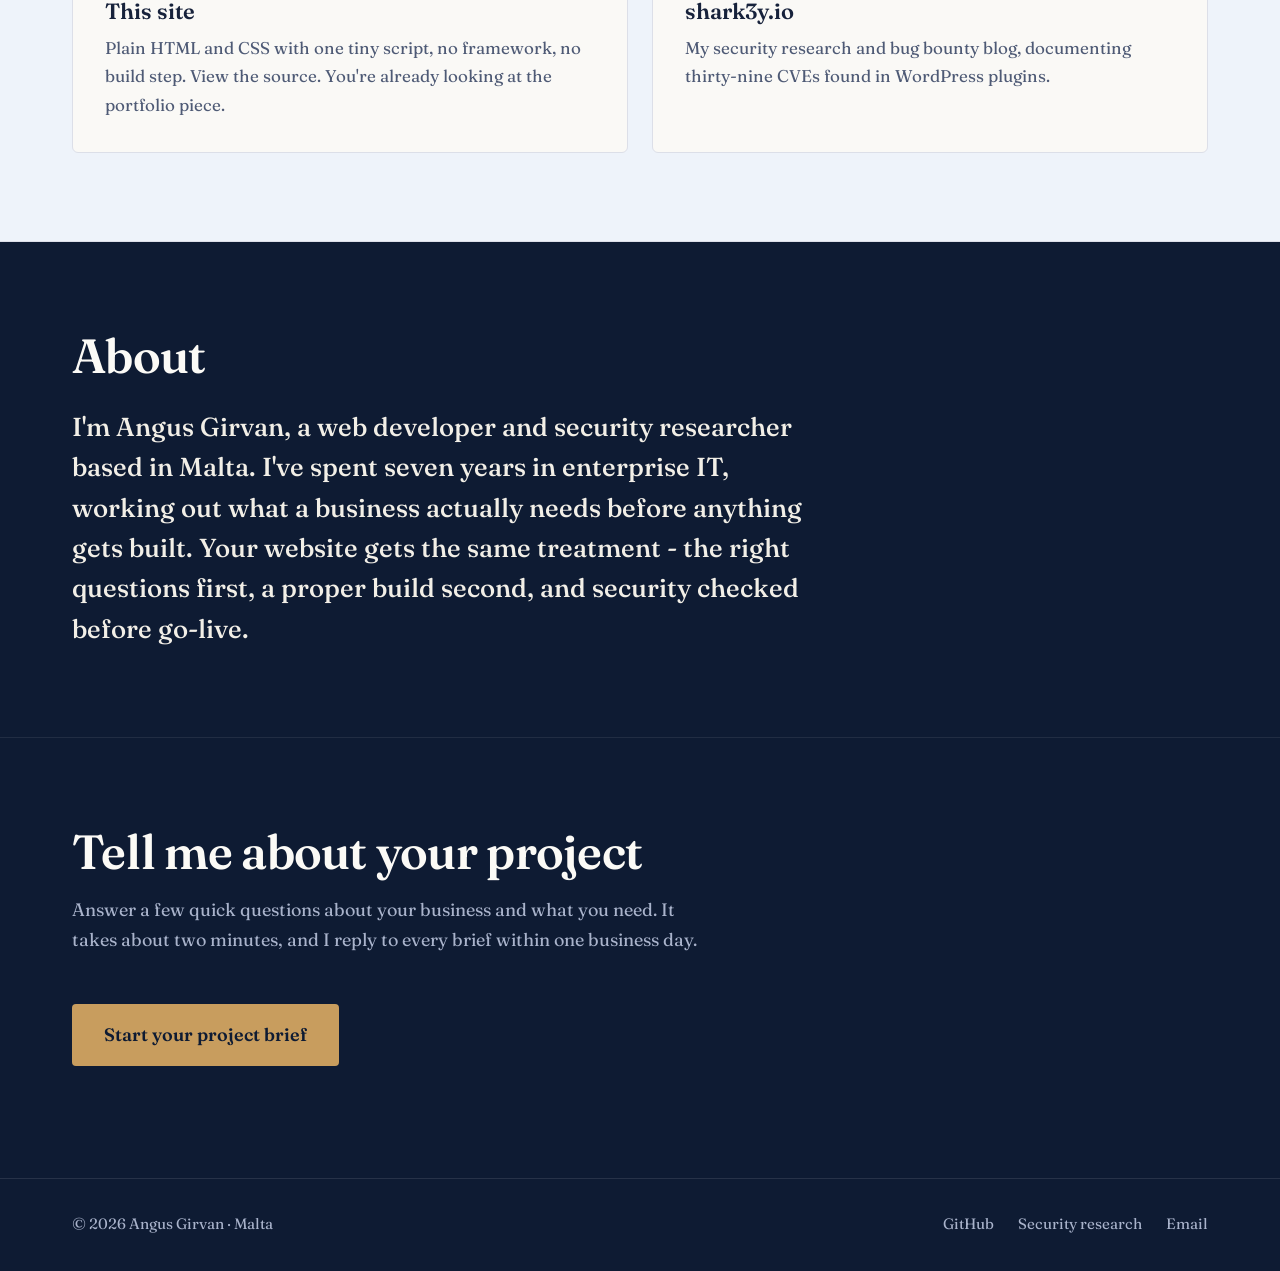
==== commit 5d3dfc76: "feat(hero): accent blue on the two headline Ws - Website and Week initials set in the cobalt accent," ====
--- a/public/index.html
+++ b/public/index.html
@@ -41,7 +41,7 @@
     <section class="hero">
       <div class="container hero-grid">
         <div class="hero-copy">
-          <h1>Your Website<br>Live in a Week</h1>
+          <h1>Your <span class="hero-w">W</span>ebsite<br>Live in a <span class="hero-w">W</span>eek</h1>
           <p class="lede">Custom code, no templates, no bloat.<br>Hosted on Cloudflare's global network.<br>Secure by design. From <span data-usd="$650" data-gbp="£480" data-eur="€560">$650</span>.</p>
           <div class="hero-actions">
             <a class="button" href="/contact">Tell me about your project</a>
--- a/public/styles.css
+++ b/public/styles.css
@@ -208,6 +208,8 @@
   letter-spacing: -0.02em;
 }
 
+.hero-w { color: var(--accent); }
+
 .lede {
   font-size: clamp(1.125rem, 2.5vw, 1.3125rem);
   color: var(--ink-soft);
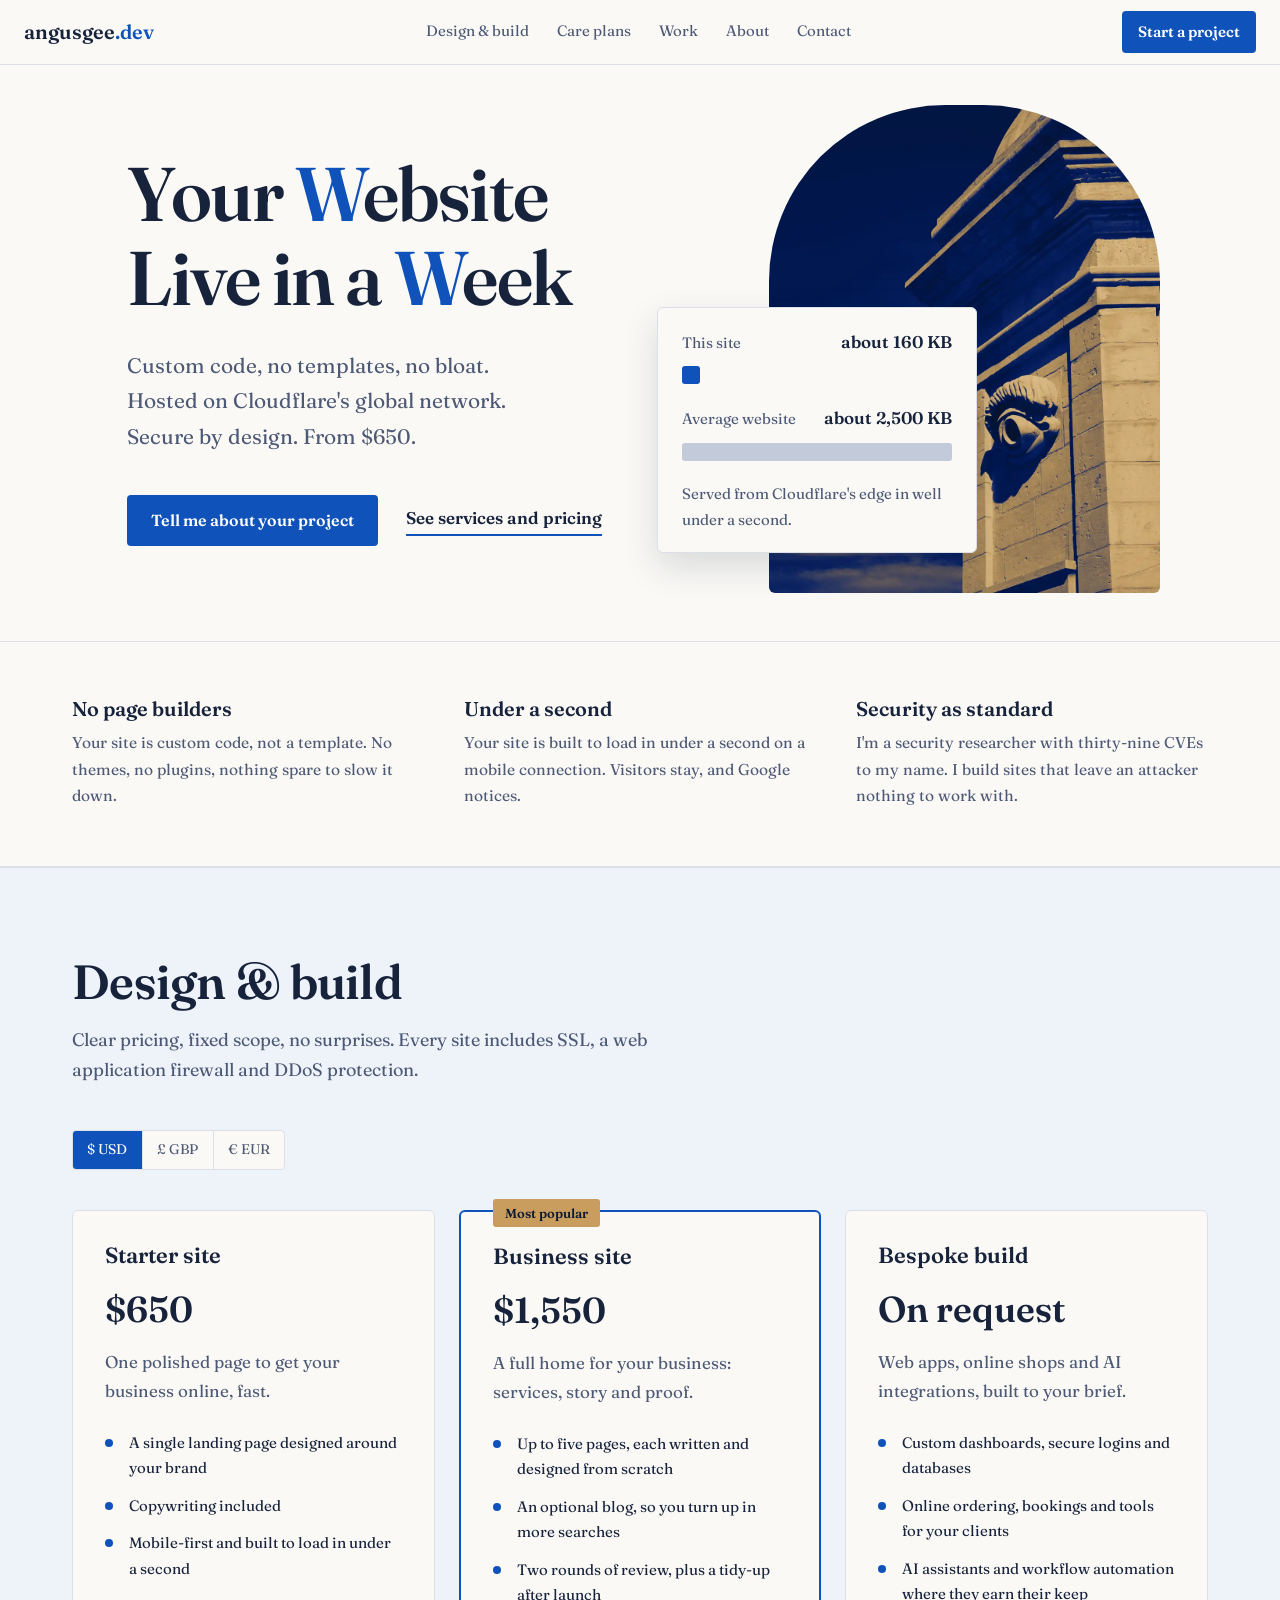
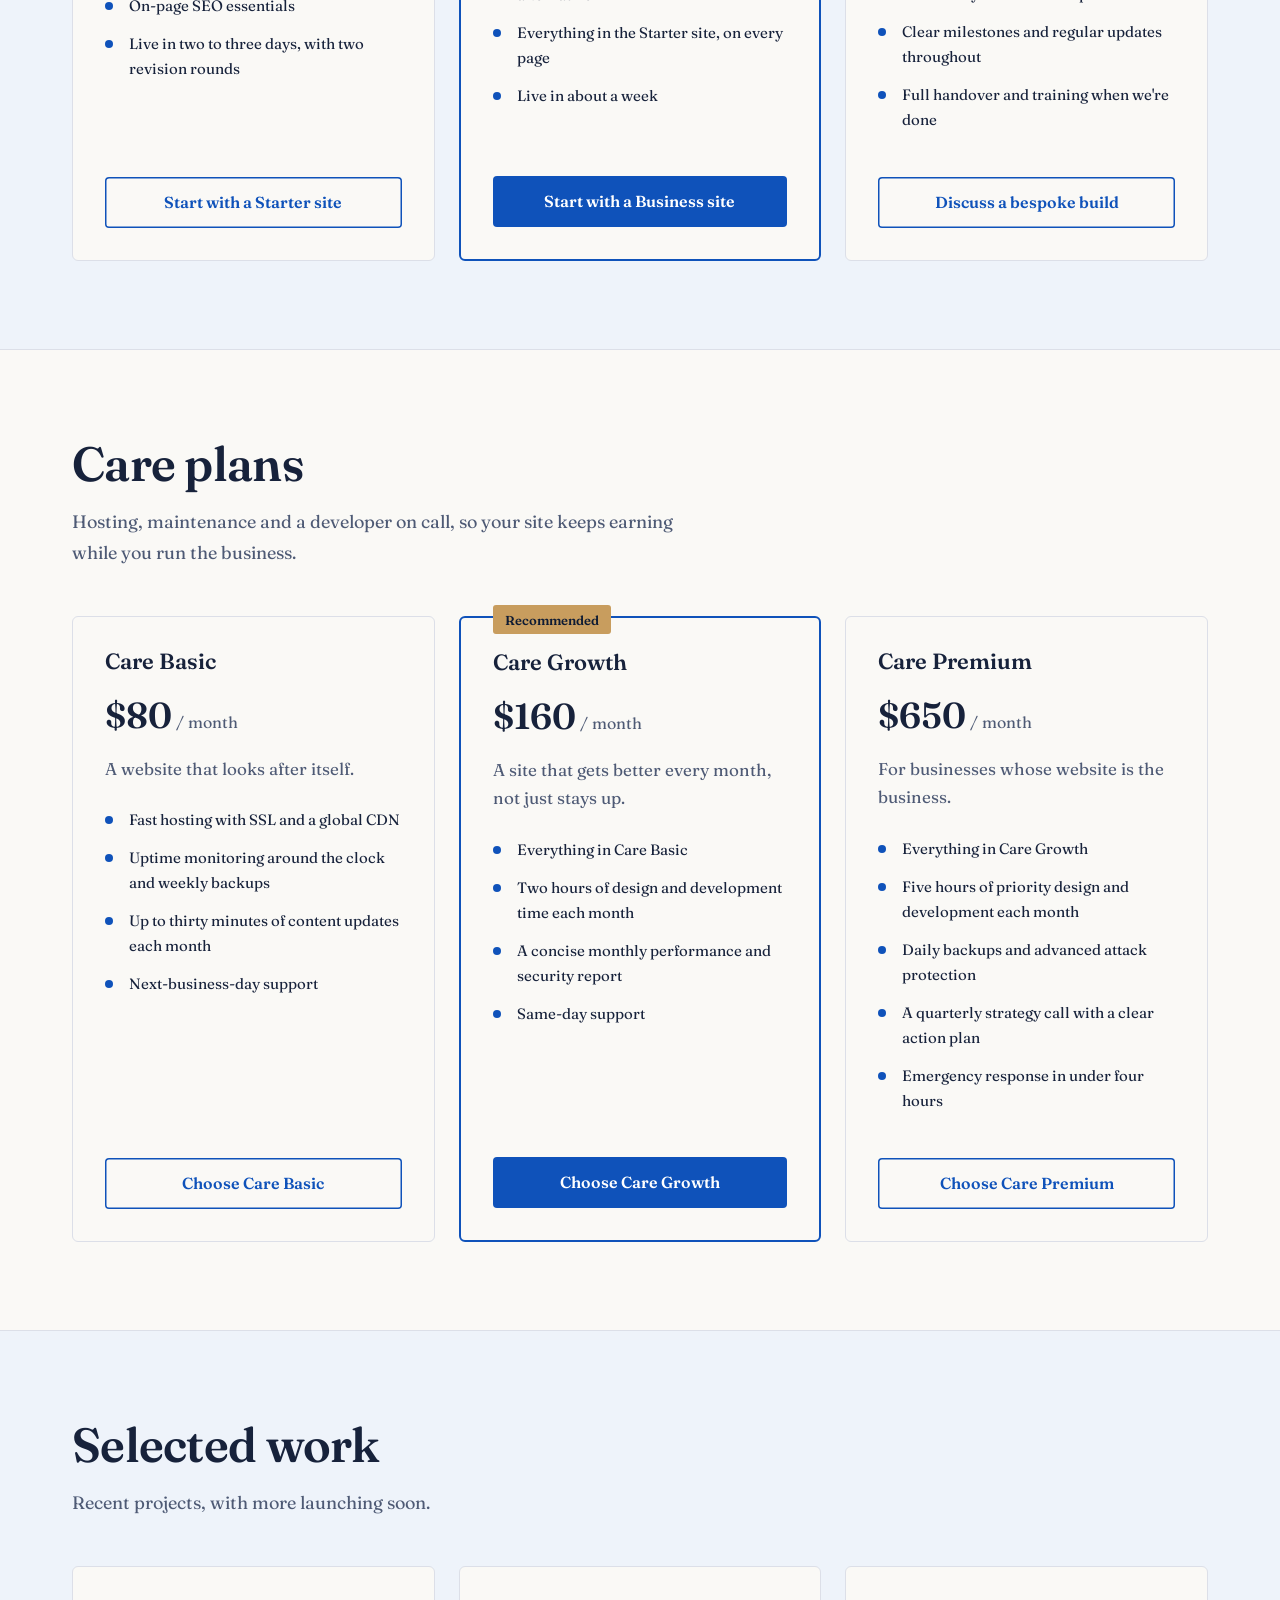
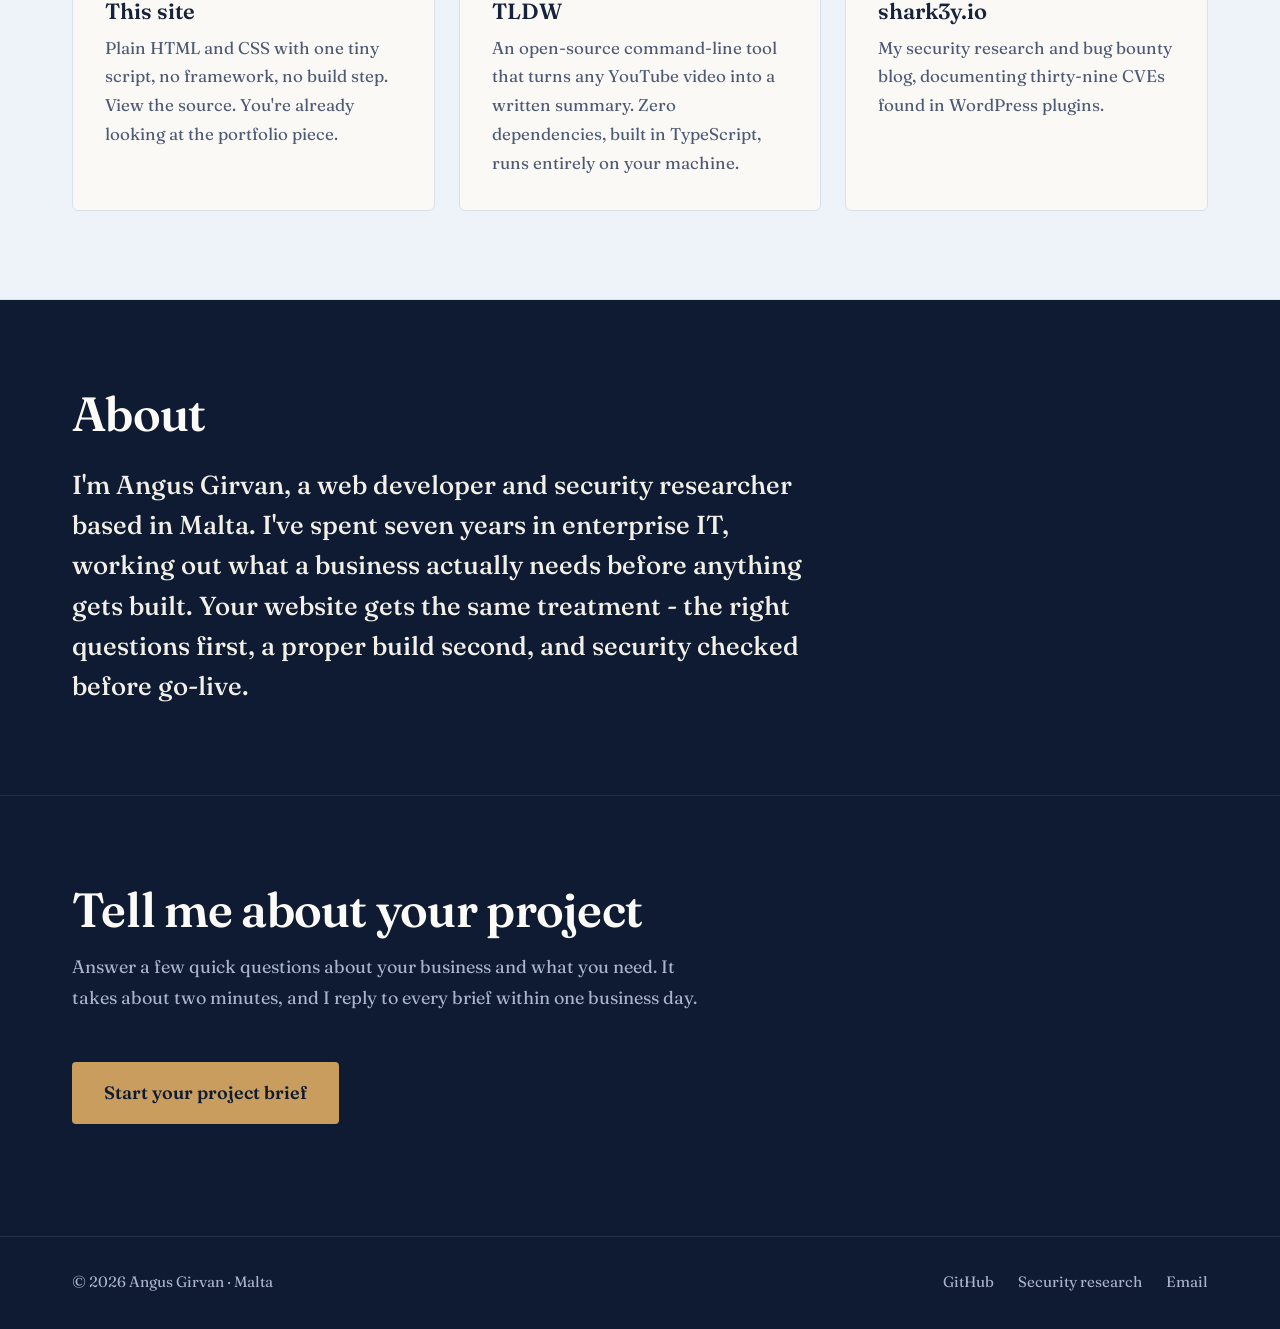
==== commit 9606147c: "feat(work): add TLDW to the selected work section - Open-source CLI card linking to github.com/angus" ====
--- a/public/index.html
+++ b/public/index.html
@@ -200,6 +200,10 @@
             <p>Plain HTML and CSS with one tiny script, no framework, no build step. View the source. You're already looking at the portfolio piece.</p>
           </article>
           <article class="work-item">
+            <h3><a href="https://github.com/angusgee/tldw">TLDW</a></h3>
+            <p>An open-source command-line tool that turns any YouTube video into a written summary. Zero dependencies, built in TypeScript, runs entirely on your machine.</p>
+          </article>
+          <article class="work-item">
             <h3><a href="https://shark3y.io">shark3y.io</a></h3>
             <p>My security research and bug bounty blog, documenting thirty-nine CVEs found in WordPress plugins.</p>
           </article>
--- a/public/styles.css
+++ b/public/styles.css
@@ -488,7 +488,7 @@
 
 .work-grid {
   display: grid;
-  grid-template-columns: repeat(2, 1fr);
+  grid-template-columns: repeat(auto-fit, minmax(17rem, 1fr));
   gap: 1.5rem;
 }
 
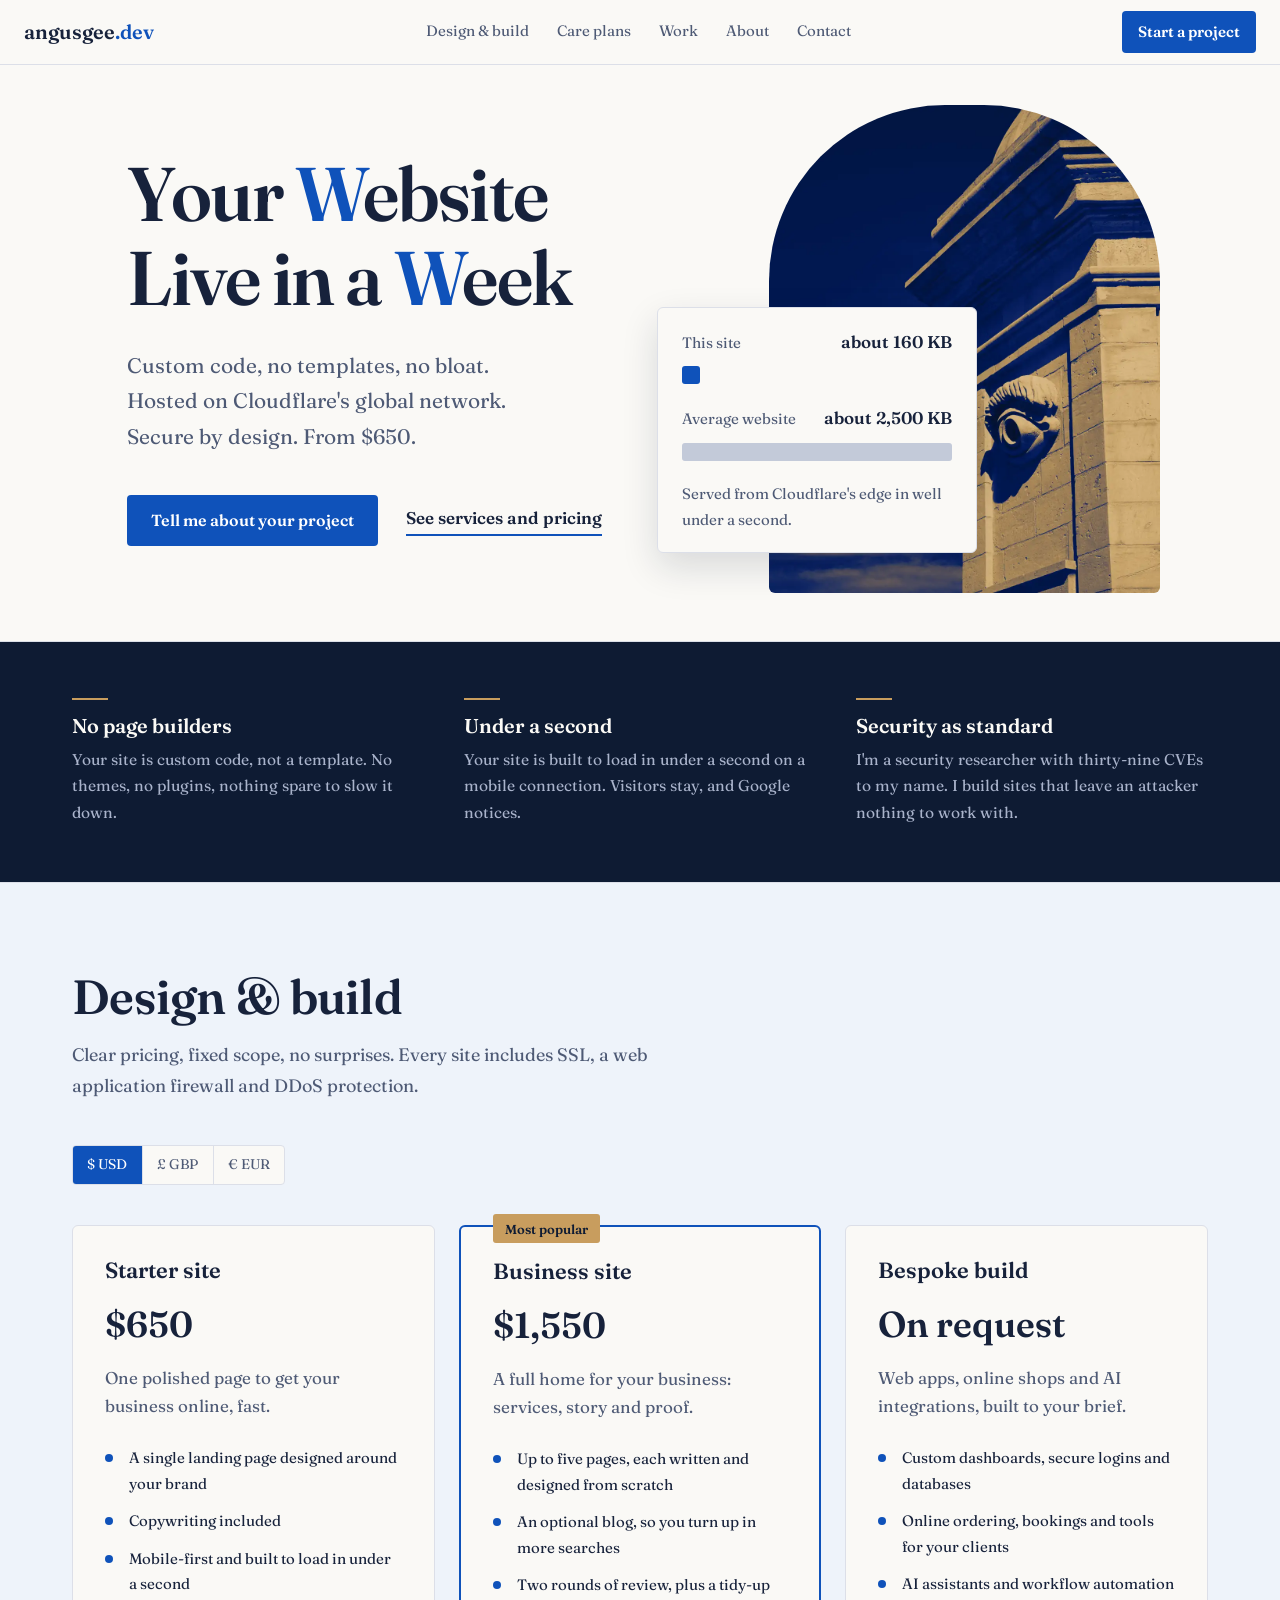
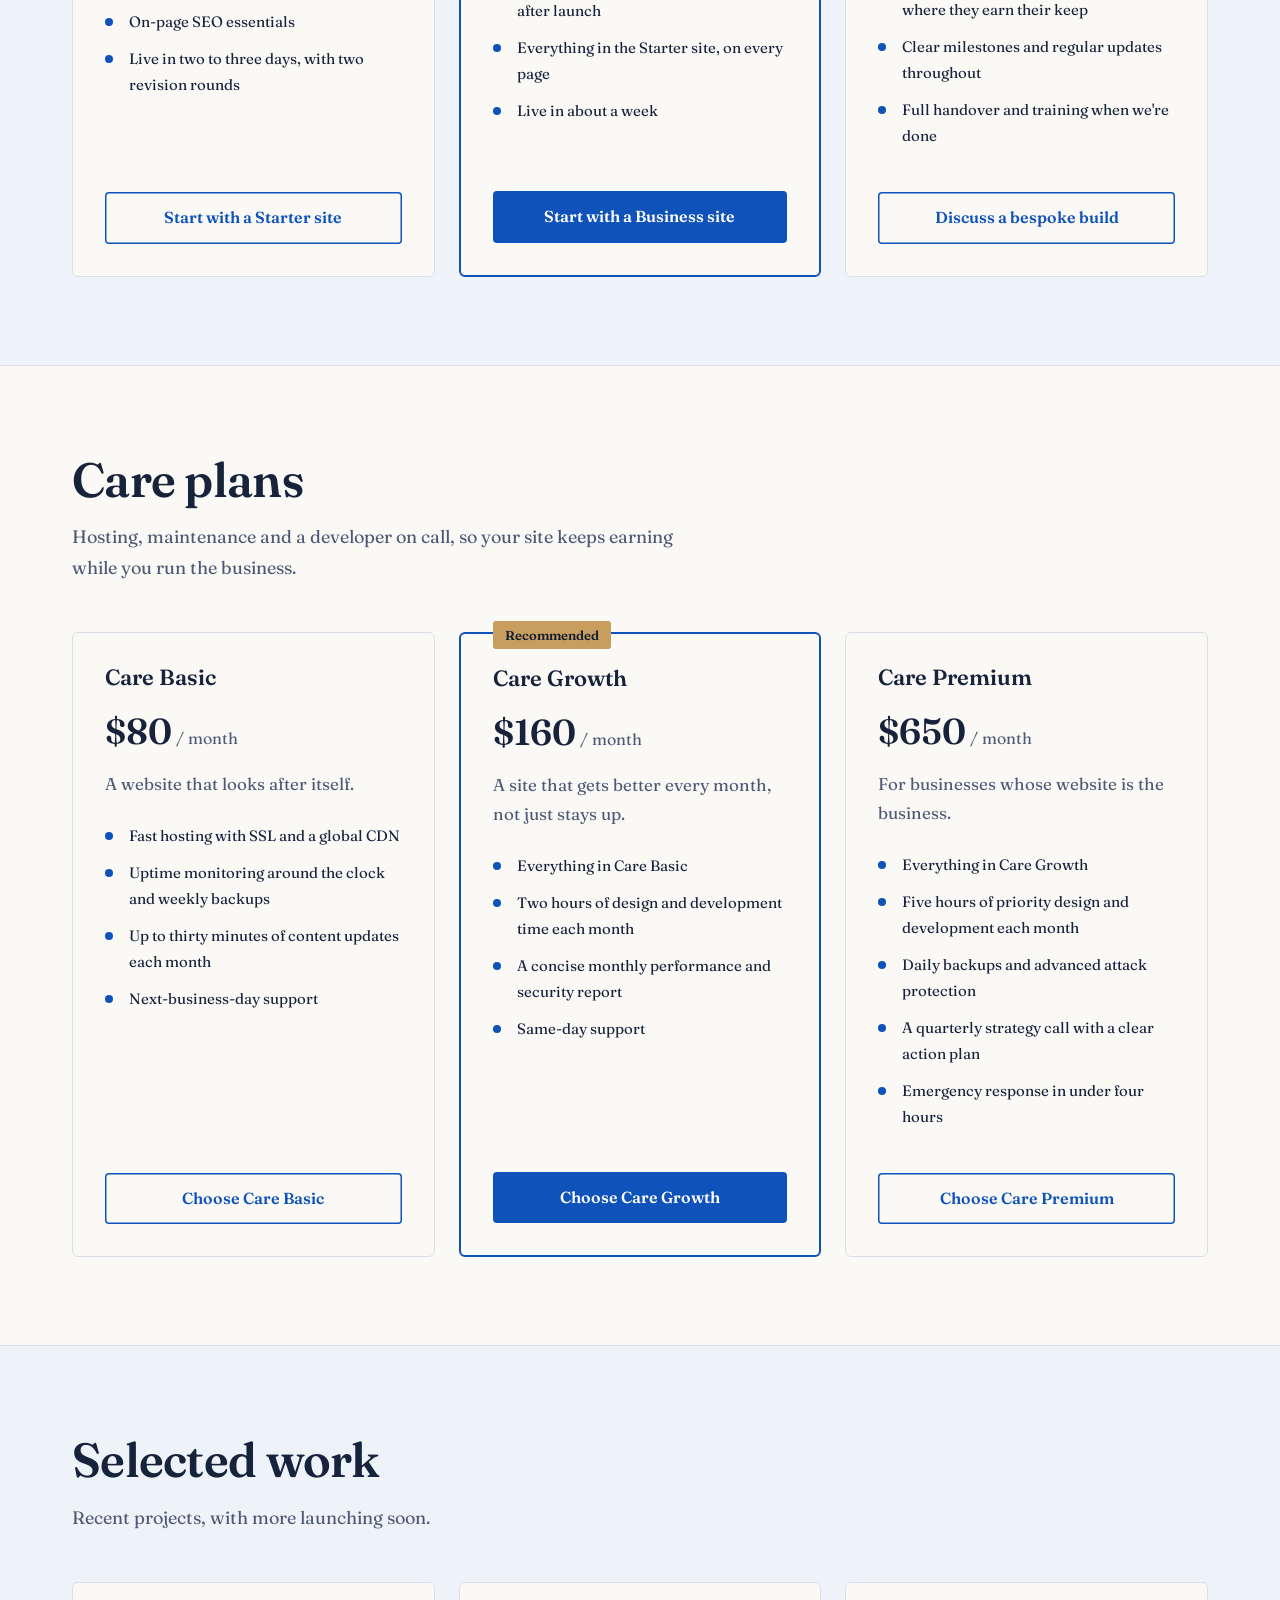
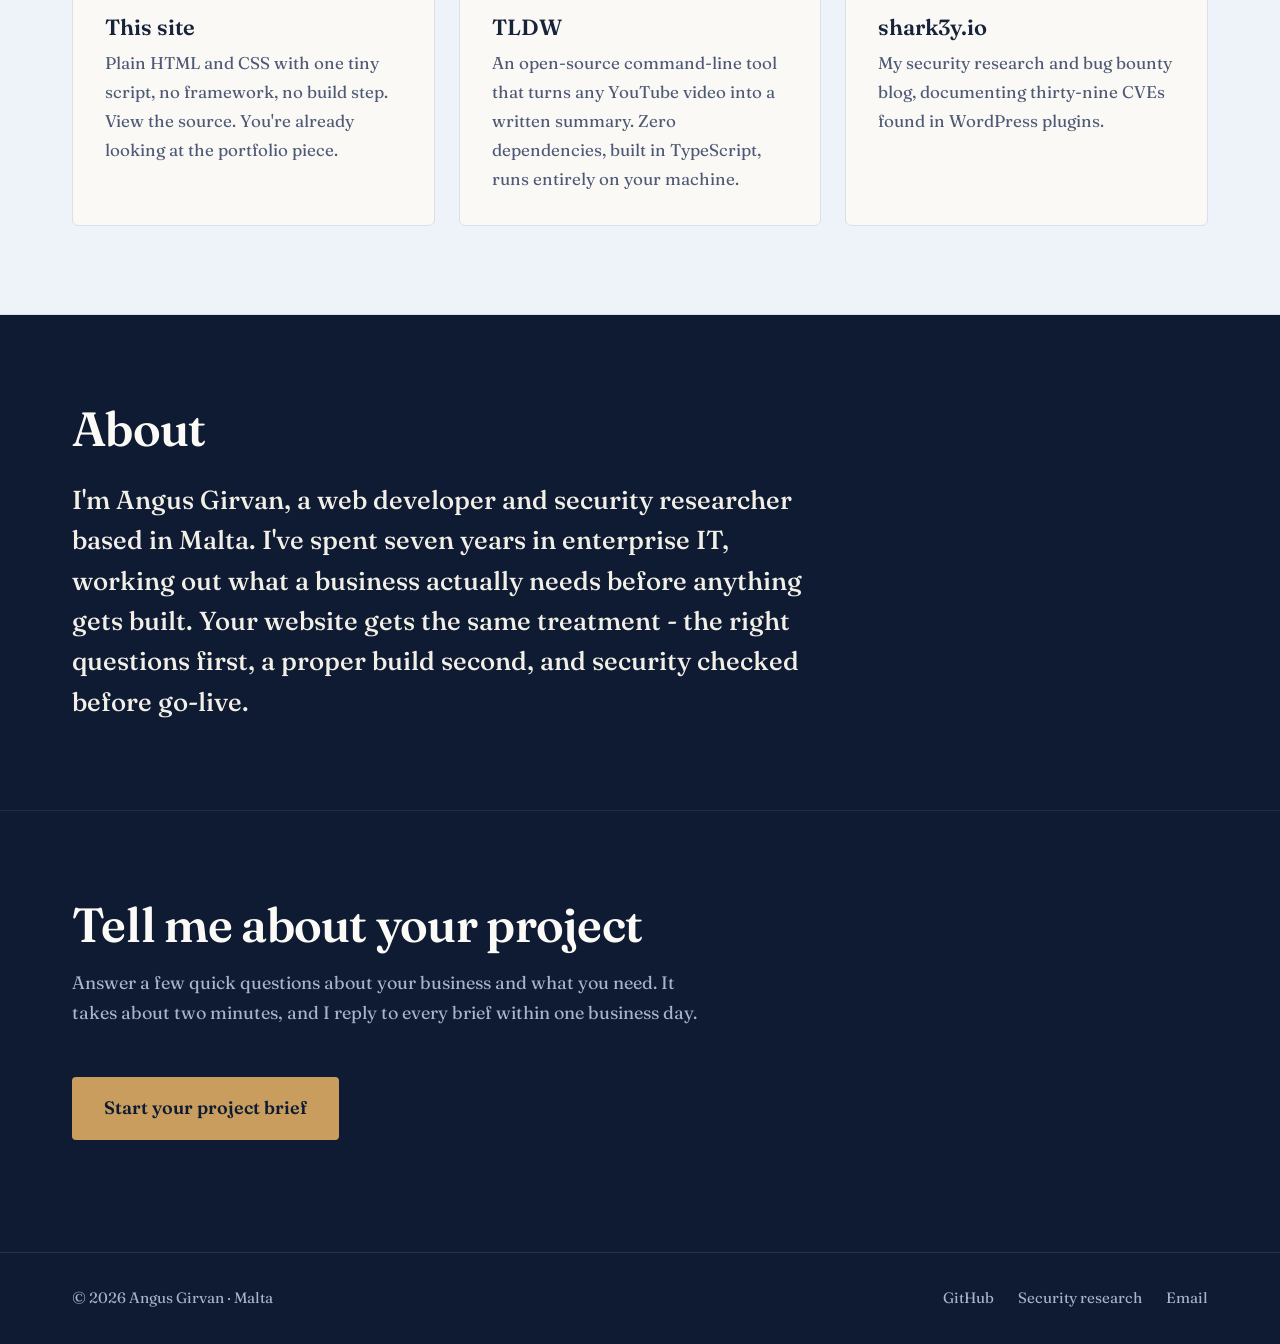
==== commit 458530fa: "feat(props): dark navy value-props band with gold heading rules - props section joins the section-da" ====
--- a/public/index.html
+++ b/public/index.html
@@ -65,7 +65,7 @@
       </div>
     </section>
 
-    <section class="props">
+    <section class="props section-dark">
       <div class="container props-grid">
         <div class="prop">
           <h3>No page builders</h3>
--- a/public/styles.css
+++ b/public/styles.css
@@ -313,9 +313,20 @@
 
 /* Value props */
 
-.props {
-  border-bottom: 1px solid var(--rule);
-}
+.props.section-dark { border-bottom: 0; }
+
+.props.section-dark .prop h3 { color: #fbfaf6; }
+
+.props.section-dark .prop h3::before {
+  content: "";
+  display: block;
+  width: 2.25rem;
+  height: 2px;
+  background: var(--gold);
+  margin-bottom: 0.9rem;
+}
+
+.props.section-dark .prop p { color: var(--navy-soft); }
 
 .props-grid {
   display: grid;
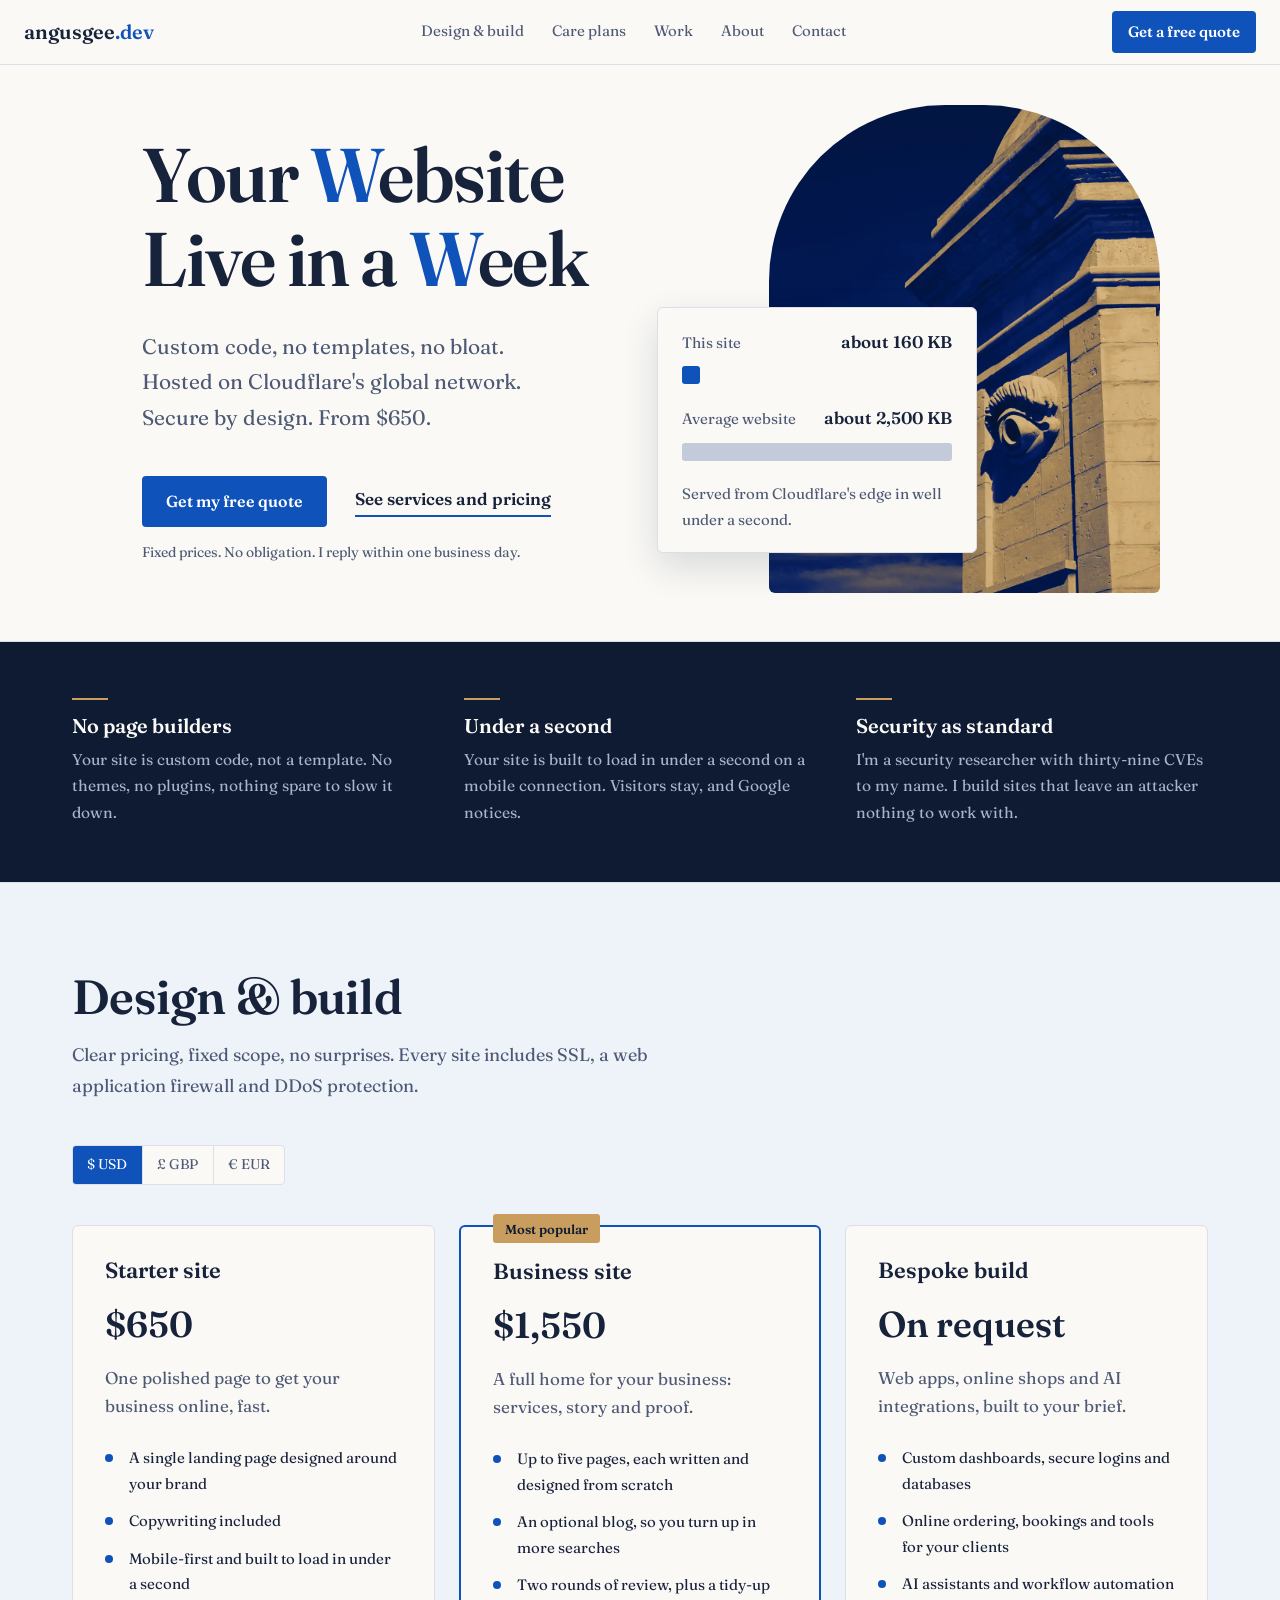
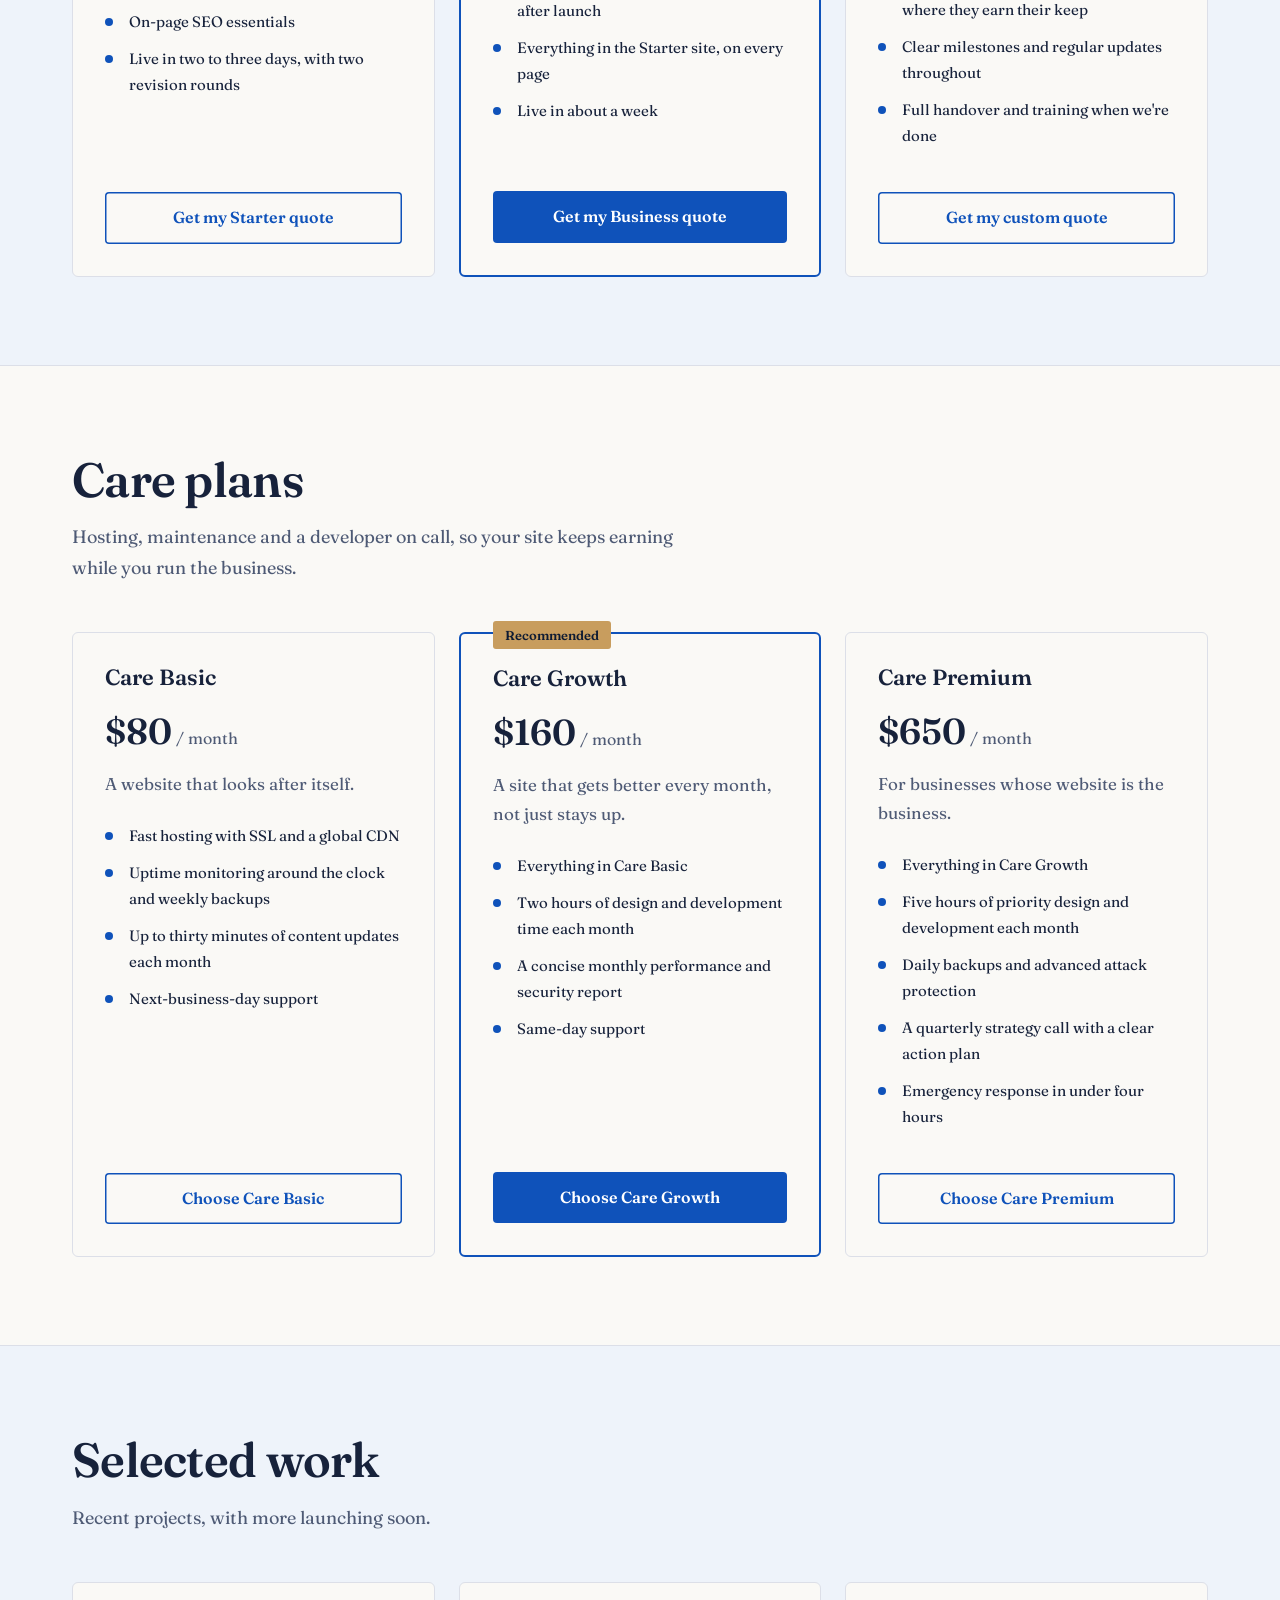
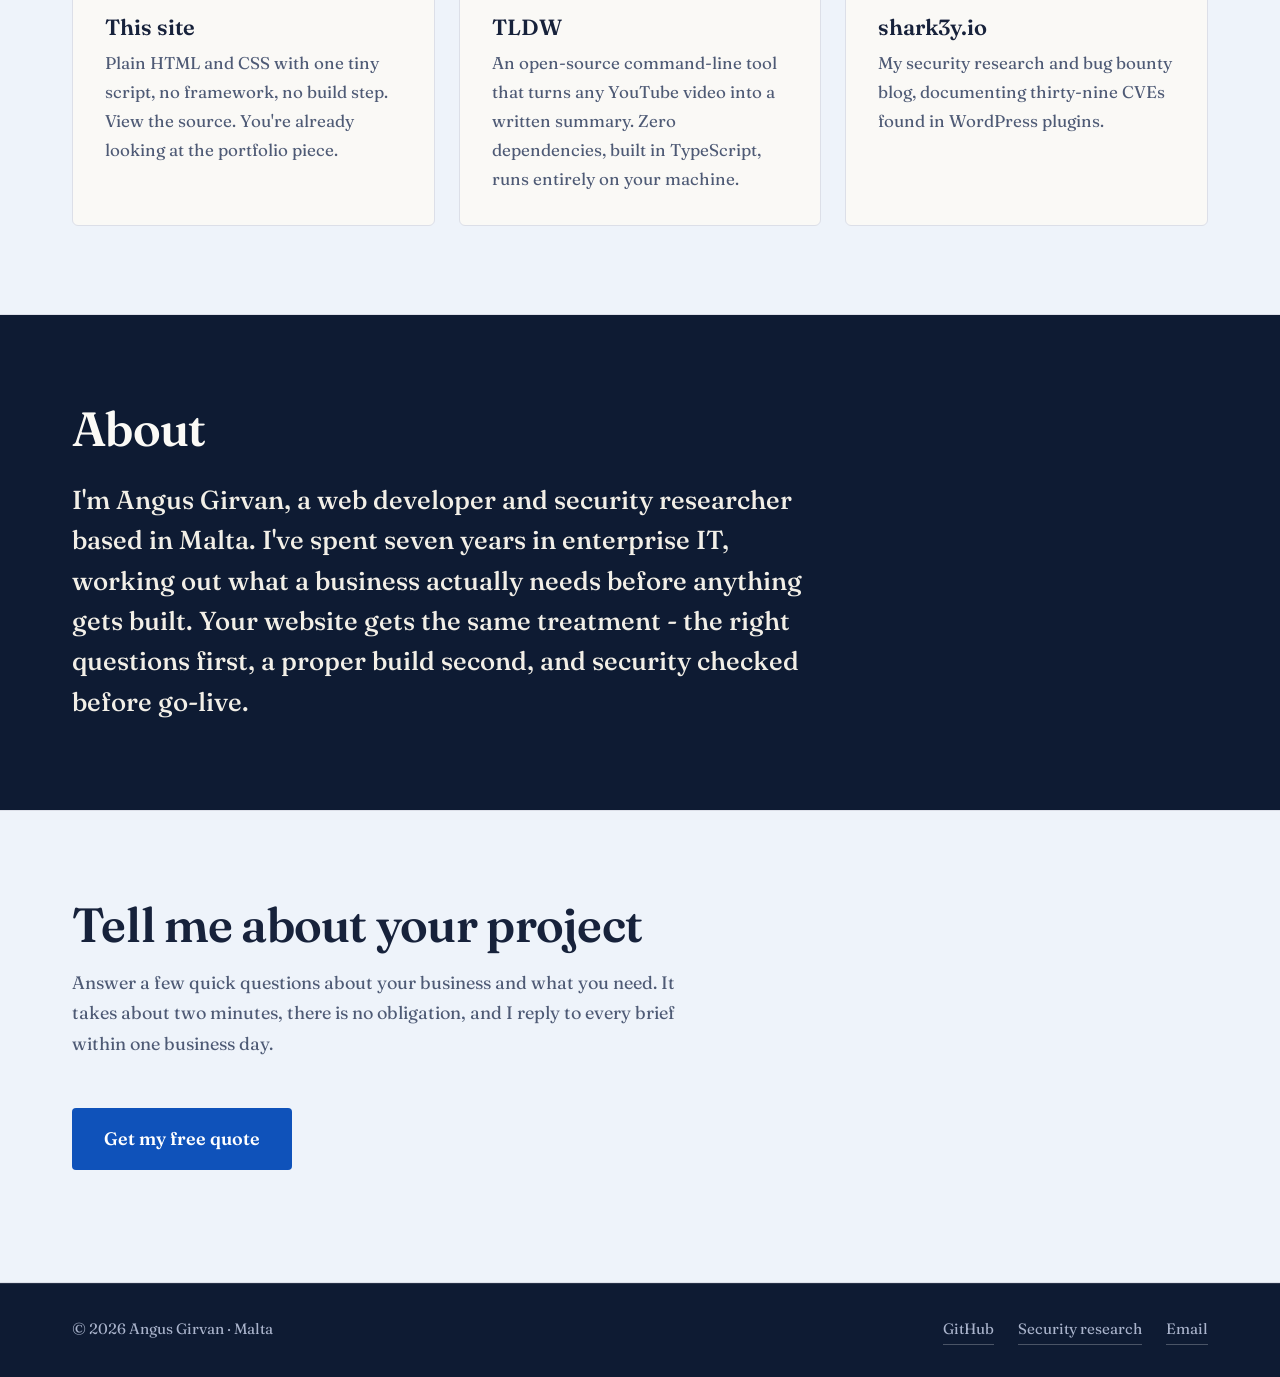
==== commit 3b90f7d9: "feat(copy): first-person quote-framed CTAs with hero microcopy - All conversion CTAs rewritten to fi" ====
--- a/public/index.html
+++ b/public/index.html
@@ -32,7 +32,7 @@
         <a href="#about">About</a>
         <a href="/contact">Contact</a>
       </nav>
-      <a class="button button-small" href="/contact">Start a project</a>
+      <a class="button button-small" href="/contact">Get a free quote</a>
     </div>
   </header>
 
@@ -44,9 +44,10 @@
           <h1>Your <span class="hero-w">W</span>ebsite<br>Live in a <span class="hero-w">W</span>eek</h1>
           <p class="lede">Custom code, no templates, no bloat.<br>Hosted on Cloudflare's global network.<br>Secure by design. From <span data-usd="$650" data-gbp="£480" data-eur="€560">$650</span>.</p>
           <div class="hero-actions">
-            <a class="button" href="/contact">Tell me about your project</a>
+            <a class="button" href="/contact">Get my free quote</a>
             <a class="link-arrow" href="#services">See services and pricing</a>
           </div>
+          <p class="cta-note">Fixed prices. No obligation. I reply within one business day.</p>
         </div>
         <div class="hero-visual">
           <img class="hero-photo" src="hero-gardjola.webp" width="1000" height="1250" fetchpriority="high" decoding="async" alt="The carved stone eye of the Gardjola watchtower in Senglea, Malta, rendered in navy and gold">
@@ -104,7 +105,7 @@
               <li>On-page SEO essentials</li>
               <li>Live in two to three days, with two revision rounds</li>
             </ul>
-            <a class="button button-outline" href="/contact?plan=starter">Start with a Starter site</a>
+            <a class="button button-outline" href="/contact?plan=starter">Get my Starter quote</a>
           </article>
 
           <article class="tier tier-featured">
@@ -119,7 +120,7 @@
               <li>Everything in the Starter site, on every page</li>
               <li>Live in about a week</li>
             </ul>
-            <a class="button" href="/contact?plan=business">Start with a Business site</a>
+            <a class="button" href="/contact?plan=business">Get my Business quote</a>
           </article>
 
           <article class="tier">
@@ -133,7 +134,7 @@
               <li>Clear milestones and regular updates throughout</li>
               <li>Full handover and training when we're done</li>
             </ul>
-            <a class="button button-outline" href="/contact?plan=bespoke">Discuss a bespoke build</a>
+            <a class="button button-outline" href="/contact?plan=bespoke">Get my custom quote</a>
           </article>
         </div>
       </div>
@@ -218,11 +219,11 @@
       </div>
     </section>
 
-    <section id="contact" class="section section-dark contact">
+    <section id="contact" class="section section-wash contact">
       <div class="container">
         <h2>Tell me about your project</h2>
-        <p class="section-intro">Answer a few quick questions about your business and what you need. It takes about two minutes, and I reply to every brief within one business day.</p>
-        <a class="button button-large button-gold" href="/contact">Start your project brief</a>
+        <p class="section-intro">Answer a few quick questions about your business and what you need. It takes about two minutes, there is no obligation, and I reply to every brief within one business day.</p>
+        <a class="button button-large" href="/contact">Get my free quote</a>
       </div>
     </section>
 
--- a/public/styles.css
+++ b/public/styles.css
@@ -225,6 +225,12 @@
   margin-top: 2.5rem;
 }
 
+.cta-note {
+  font-size: 0.875rem;
+  color: var(--ink-soft);
+  margin-top: 0.9rem;
+}
+
 /* Hero visual: duotone Gardjola photo with the proof card floating over it */
 
 .hero-visual {
@@ -255,14 +261,16 @@
 
 .proof-label {
   display: flex;
+  flex-wrap: wrap;
   justify-content: space-between;
   align-items: baseline;
-  gap: 1rem;
+  gap: 0.25rem 1rem;
   font-size: 0.9375rem;
   color: var(--ink-soft);
   margin-bottom: 0.6rem;
-  white-space: nowrap;
-}
+}
+
+.proof-label span { white-space: nowrap; }
 
 .proof-label span {
   color: var(--ink);
@@ -307,6 +315,7 @@
 .hero h1 { animation: rise 0.6s ease-out both; }
 .hero .lede { animation: rise 0.6s ease-out 0.12s both; }
 .hero .hero-actions { animation: rise 0.6s ease-out 0.24s both; }
+.hero .cta-note { animation: rise 0.6s ease-out 0.3s both; }
 .hero-visual { animation: rise 0.6s ease-out 0.36s both; }
 .proof-bar-this { animation: grow 0.9s cubic-bezier(0.2, 0.7, 0.3, 1) 0.55s both; }
 .proof-bar-avg { animation: grow 0.9s cubic-bezier(0.2, 0.7, 0.3, 1) 0.65s both; }
@@ -572,14 +581,16 @@
 .footer-inner a {
   color: var(--navy-soft);
   text-decoration: none;
-  padding-bottom: 2px;
-  background: linear-gradient(var(--gold), var(--gold)) left bottom / 0% 1.5px no-repeat;
+  padding-bottom: 3px;
+  background:
+    linear-gradient(var(--gold), var(--gold)) left bottom / 0% 1.5px no-repeat,
+    linear-gradient(rgba(255, 255, 255, 0.25), rgba(255, 255, 255, 0.25)) left bottom / 100% 1px no-repeat;
   transition: background-size 0.25s ease, color 0.2s ease;
 }
 
 .footer-inner a:hover {
   color: var(--gold-bright);
-  background-size: 100% 1.5px;
+  background-size: 100% 1.5px, 100% 1px;
 }
 
 /* Contact questionnaire */
@@ -778,7 +789,10 @@
 
 @media (max-width: 56rem) {
   .hero-grid { grid-template-columns: 1fr; gap: 3rem; }
-  .hero-visual { max-width: 28rem; }
+  .hero-visual {
+    max-width: 28rem;
+    margin-right: 0;
+  }
   .site-nav { display: none; }
   .hero-proof {
     position: relative;
@@ -792,6 +806,19 @@
   .work-grid { grid-template-columns: 1fr; }
 }
 
+@media (max-width: 30rem) {
+  .proof-label { font-size: 0.875rem; }
+  .proof-label span { font-size: 1rem; }
+}
+
+@media (max-width: 25rem) {
+  .proof-label {
+    flex-direction: column;
+    align-items: flex-start;
+    gap: 0.1rem;
+  }
+}
+
 @media (max-width: 40rem) {
   .site-nav { display: none; }
   .hero { padding: 4rem 0 3.5rem; }
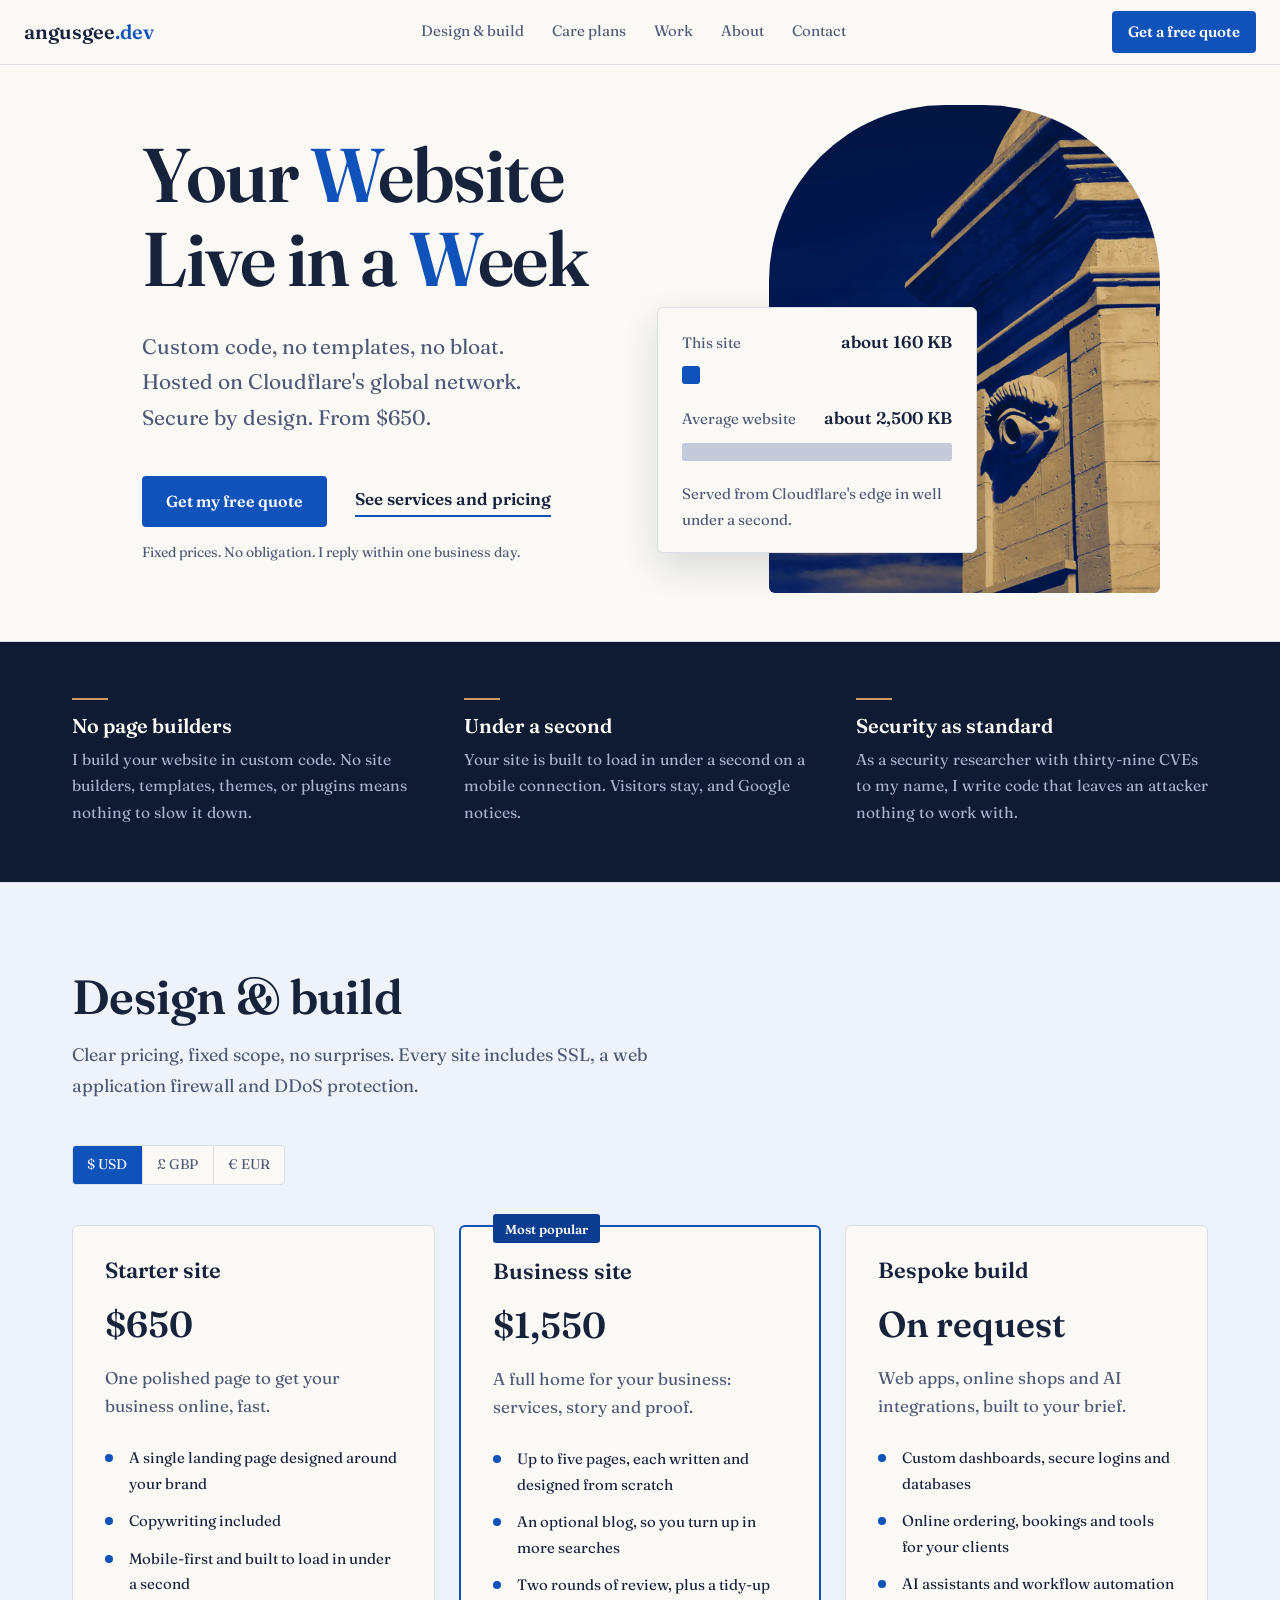
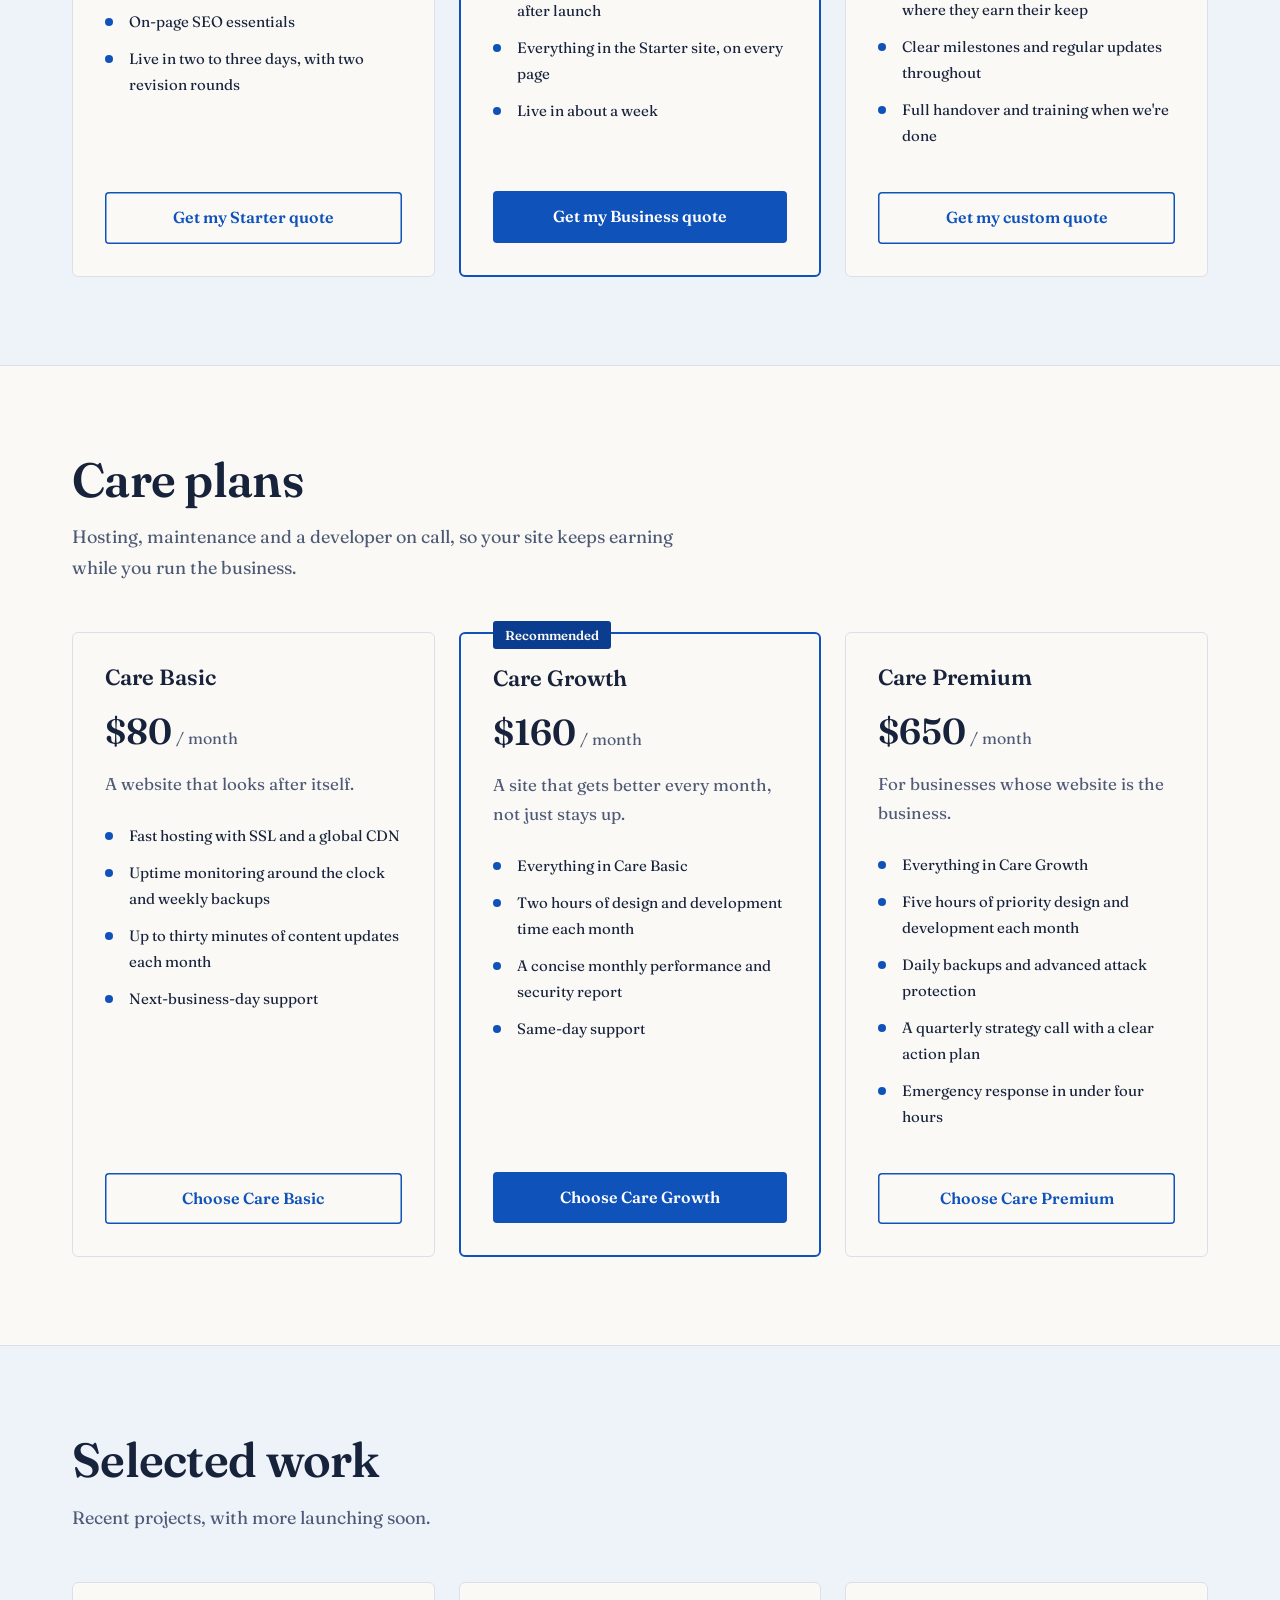
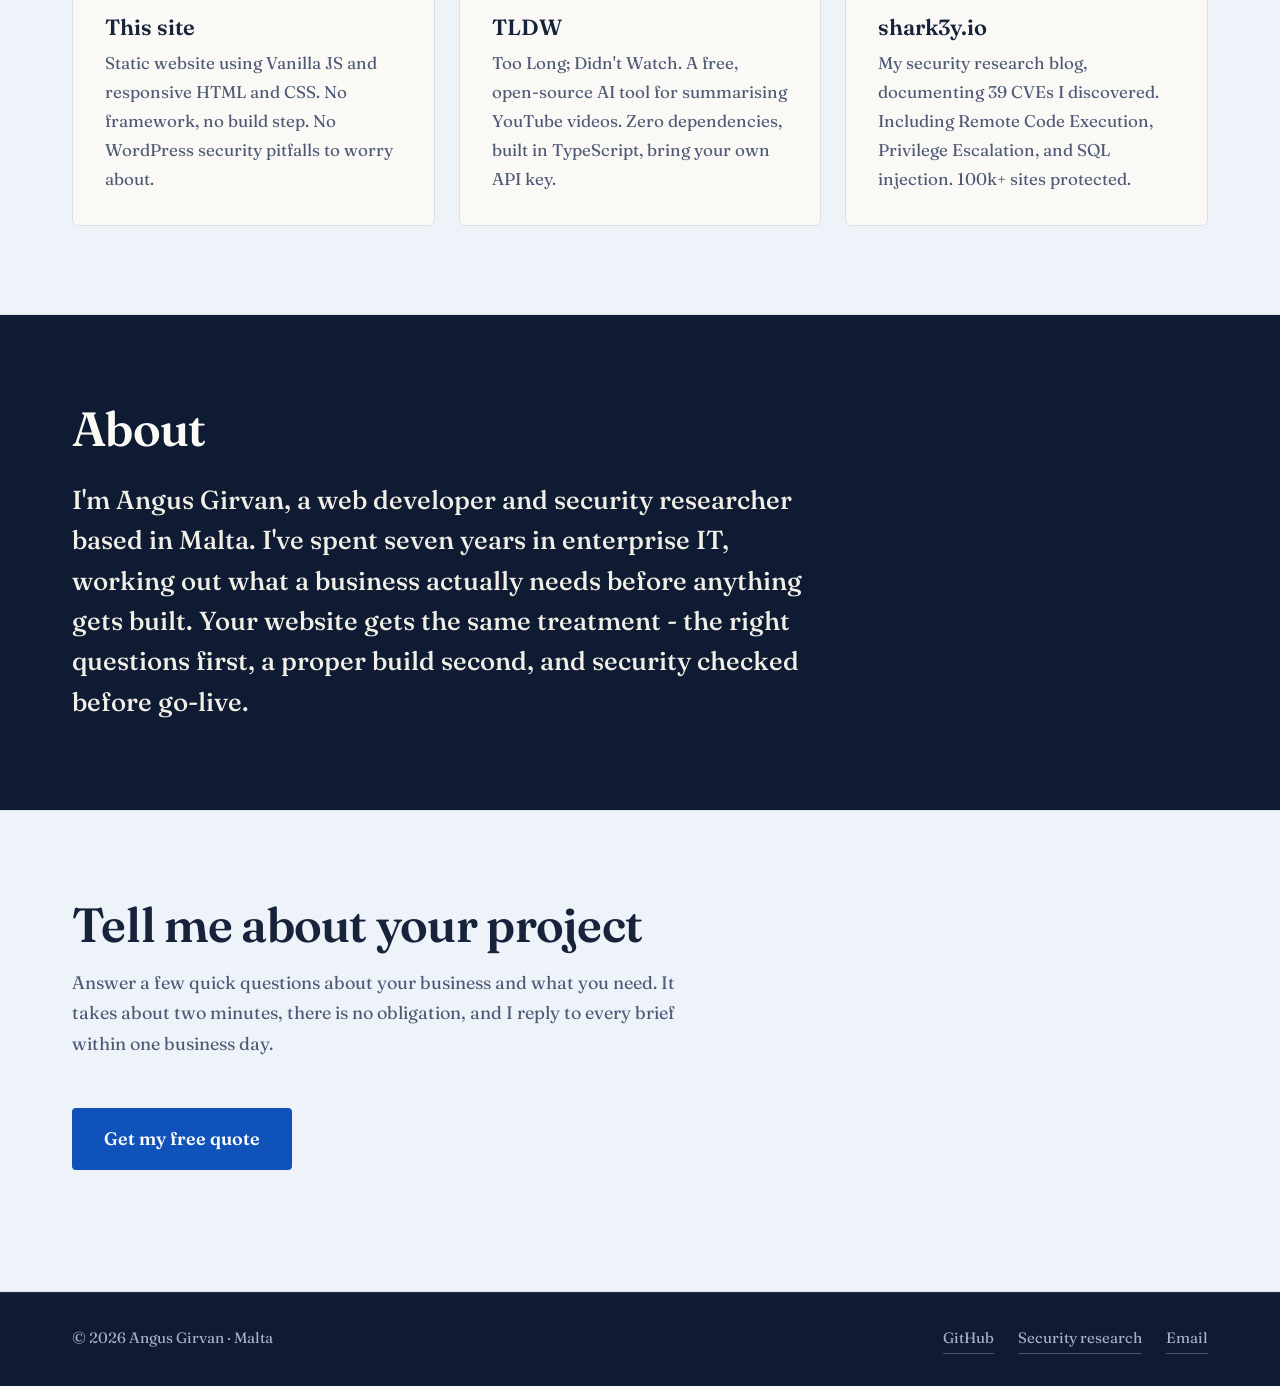
==== commit dccf0e68: "style(hero): sheen cycle shortened to six seconds - Same three-second pass with a three-second rest " ====
--- a/public/index.html
+++ b/public/index.html
@@ -70,7 +70,7 @@
       <div class="container props-grid">
         <div class="prop">
           <h3>No page builders</h3>
-          <p>Your site is custom code, not a template. No themes, no plugins, nothing spare to slow it down.</p>
+          <p>I build your website in custom code. No site builders, templates, themes, or plugins means nothing to slow it down.</p>
         </div>
         <div class="prop">
           <h3>Under a second</h3>
@@ -78,7 +78,7 @@
         </div>
         <div class="prop">
           <h3>Security as standard</h3>
-          <p>I'm a security researcher with thirty-nine CVEs to my name. I build sites that leave an attacker nothing to work with.</p>
+          <p>As a security researcher with thirty-nine CVEs to my name, I write code that leaves an attacker nothing to work with.</p>
         </div>
       </div>
     </section>
@@ -198,15 +198,15 @@
         <div class="work-grid">
           <article class="work-item">
             <h3><a href="https://github.com/angusgee/angusgee.dev">This site</a></h3>
-            <p>Plain HTML and CSS with one tiny script, no framework, no build step. View the source. You're already looking at the portfolio piece.</p>
+            <p>Static website using Vanilla JS and responsive HTML and CSS. No framework, no build step. No WordPress security pitfalls to worry about.</p>
           </article>
           <article class="work-item">
             <h3><a href="https://github.com/angusgee/tldw">TLDW</a></h3>
-            <p>An open-source command-line tool that turns any YouTube video into a written summary. Zero dependencies, built in TypeScript, runs entirely on your machine.</p>
+            <p>Too Long; Didn't Watch. A free, open-source AI tool for summarising YouTube videos. Zero dependencies, built in TypeScript, bring your own API key.</p>
           </article>
           <article class="work-item">
             <h3><a href="https://shark3y.io">shark3y.io</a></h3>
-            <p>My security research and bug bounty blog, documenting thirty-nine CVEs found in WordPress plugins.</p>
+            <p>My security research blog, documenting 39 CVEs I discovered. Including Remote Code Execution, Privilege Escalation, and SQL injection. 100k+ sites protected.</p>
           </article>
         </div>
       </div>
--- a/public/styles.css
+++ b/public/styles.css
@@ -136,11 +136,47 @@
   background: linear-gradient(110deg, var(--accent-deep) 0%, var(--accent-deep) 50%, var(--accent) 50%);
   background-size: 230% 100%;
   background-position: 100% 0;
-  transition: background-position 0.35s ease, transform 0.15s ease;
-}
-
-.button:hover { background-position: 0 0; }
-.button:active { transform: translateY(1px); }
+  transition: background-position 0.35s ease, transform 0.15s ease, box-shadow 0.15s ease;
+}
+
+.button:hover {
+  background-position: 0 0;
+  transform: translate(-2px, -2px);
+  box-shadow: 3px 3px 0 var(--navy);
+}
+
+.button:active {
+  transform: translate(0, 0);
+  box-shadow: 0 0 0 var(--navy);
+}
+
+/* periodic sheen on the two primary conversion buttons only */
+
+@keyframes sheen {
+  0% { transform: translateX(-160%) skewX(-20deg); }
+  50% { transform: translateX(320%) skewX(-20deg); }
+  100% { transform: translateX(320%) skewX(-20deg); }
+}
+
+.hero-actions .button,
+.contact .button {
+  position: relative;
+  overflow: hidden;
+}
+
+.hero-actions .button::after,
+.contact .button::after {
+  content: "";
+  position: absolute;
+  top: 0;
+  bottom: 0;
+  left: 0;
+  width: 45%;
+  background: linear-gradient(105deg, transparent, rgba(255, 255, 255, 0.25), transparent);
+  transform: translateX(-160%) skewX(-20deg);
+  animation: sheen 6s ease-in-out 2.5s infinite;
+  pointer-events: none;
+}
 
 .button-small {
   padding: 0.5rem 1rem;
@@ -156,7 +192,7 @@
   background: transparent;
   color: var(--accent);
   box-shadow: inset 0 0 0 1.5px var(--accent);
-  transition: background-color 0.25s ease, color 0.25s ease, transform 0.15s ease;
+  transition: background-color 0.25s ease, color 0.25s ease, transform 0.15s ease, box-shadow 0.15s ease;
 }
 
 .button-outline:hover {
@@ -450,8 +486,8 @@
   position: absolute;
   top: -0.8rem;
   left: 2rem;
-  background: var(--gold);
-  color: var(--navy);
+  background: var(--accent-deep);
+  color: #fbfaf6;
   font-size: 0.8125rem;
   font-weight: 600;
   padding: 0.2rem 0.75rem;
